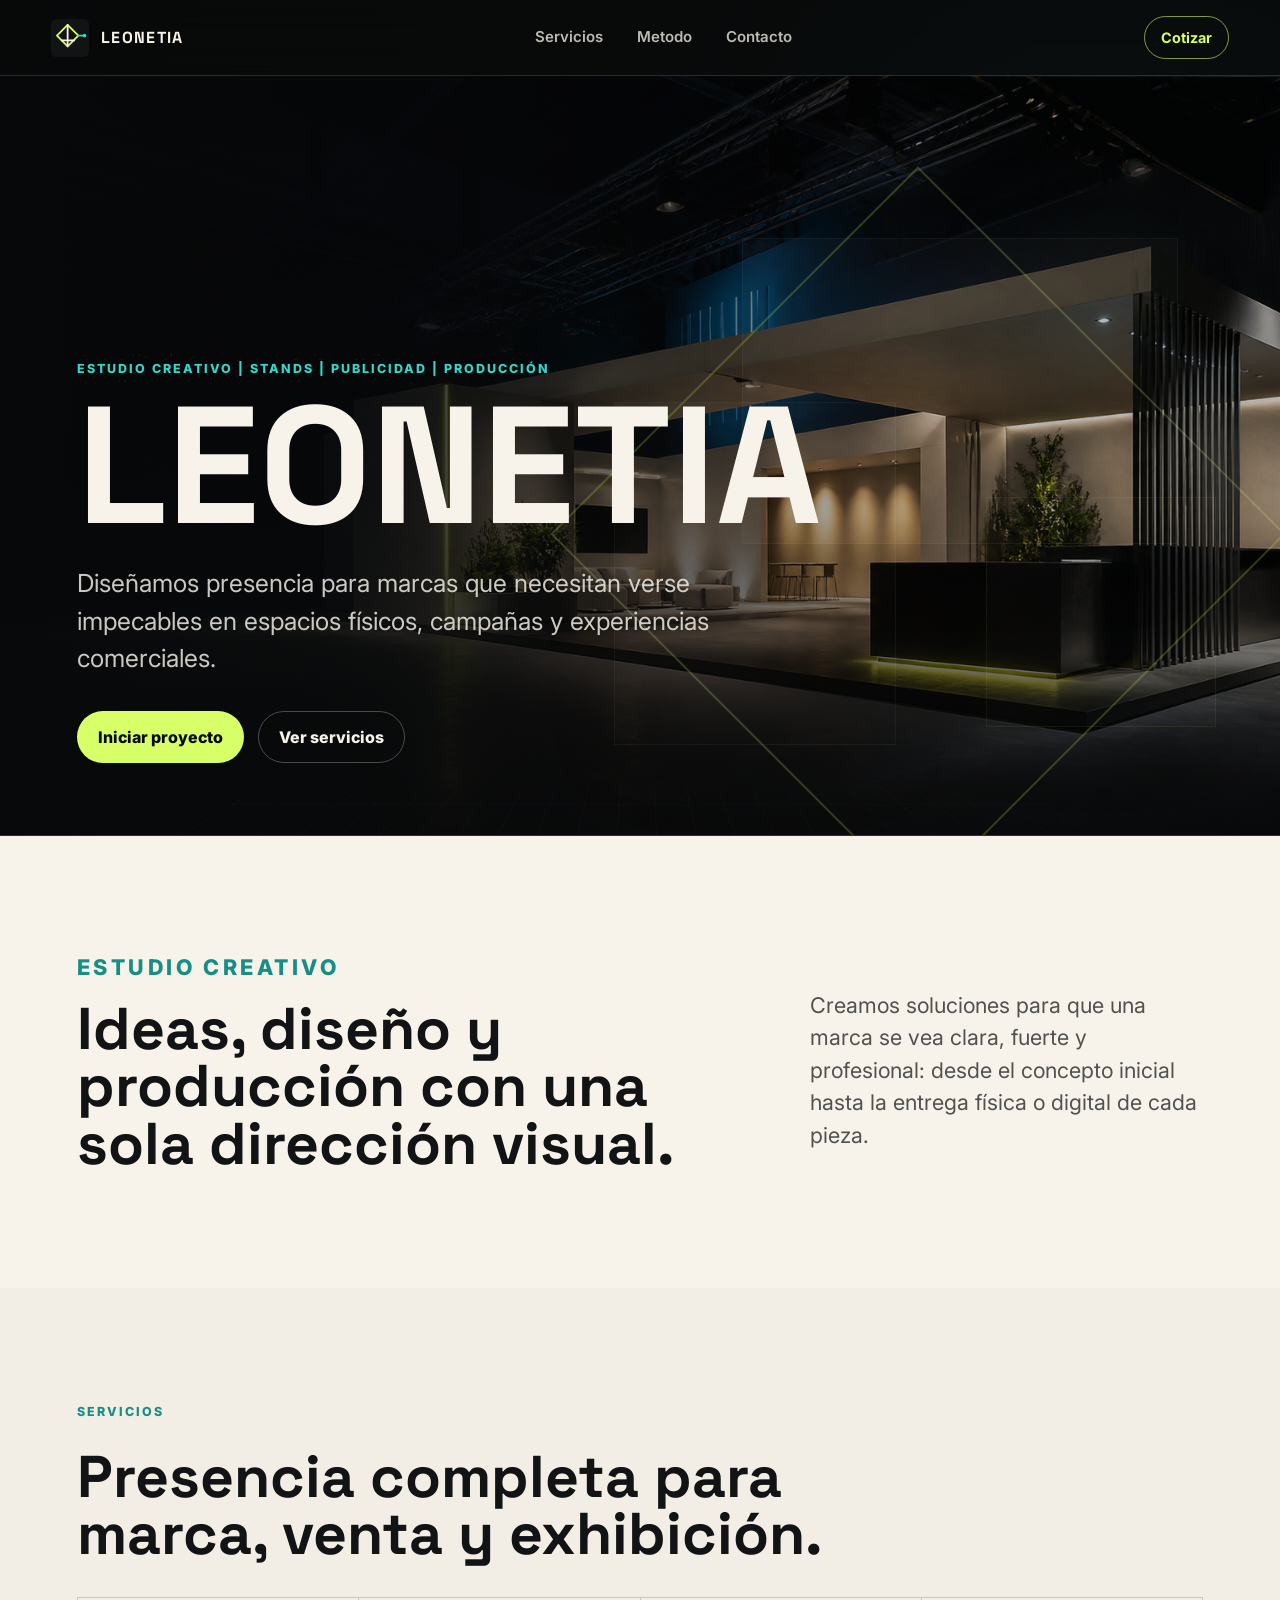
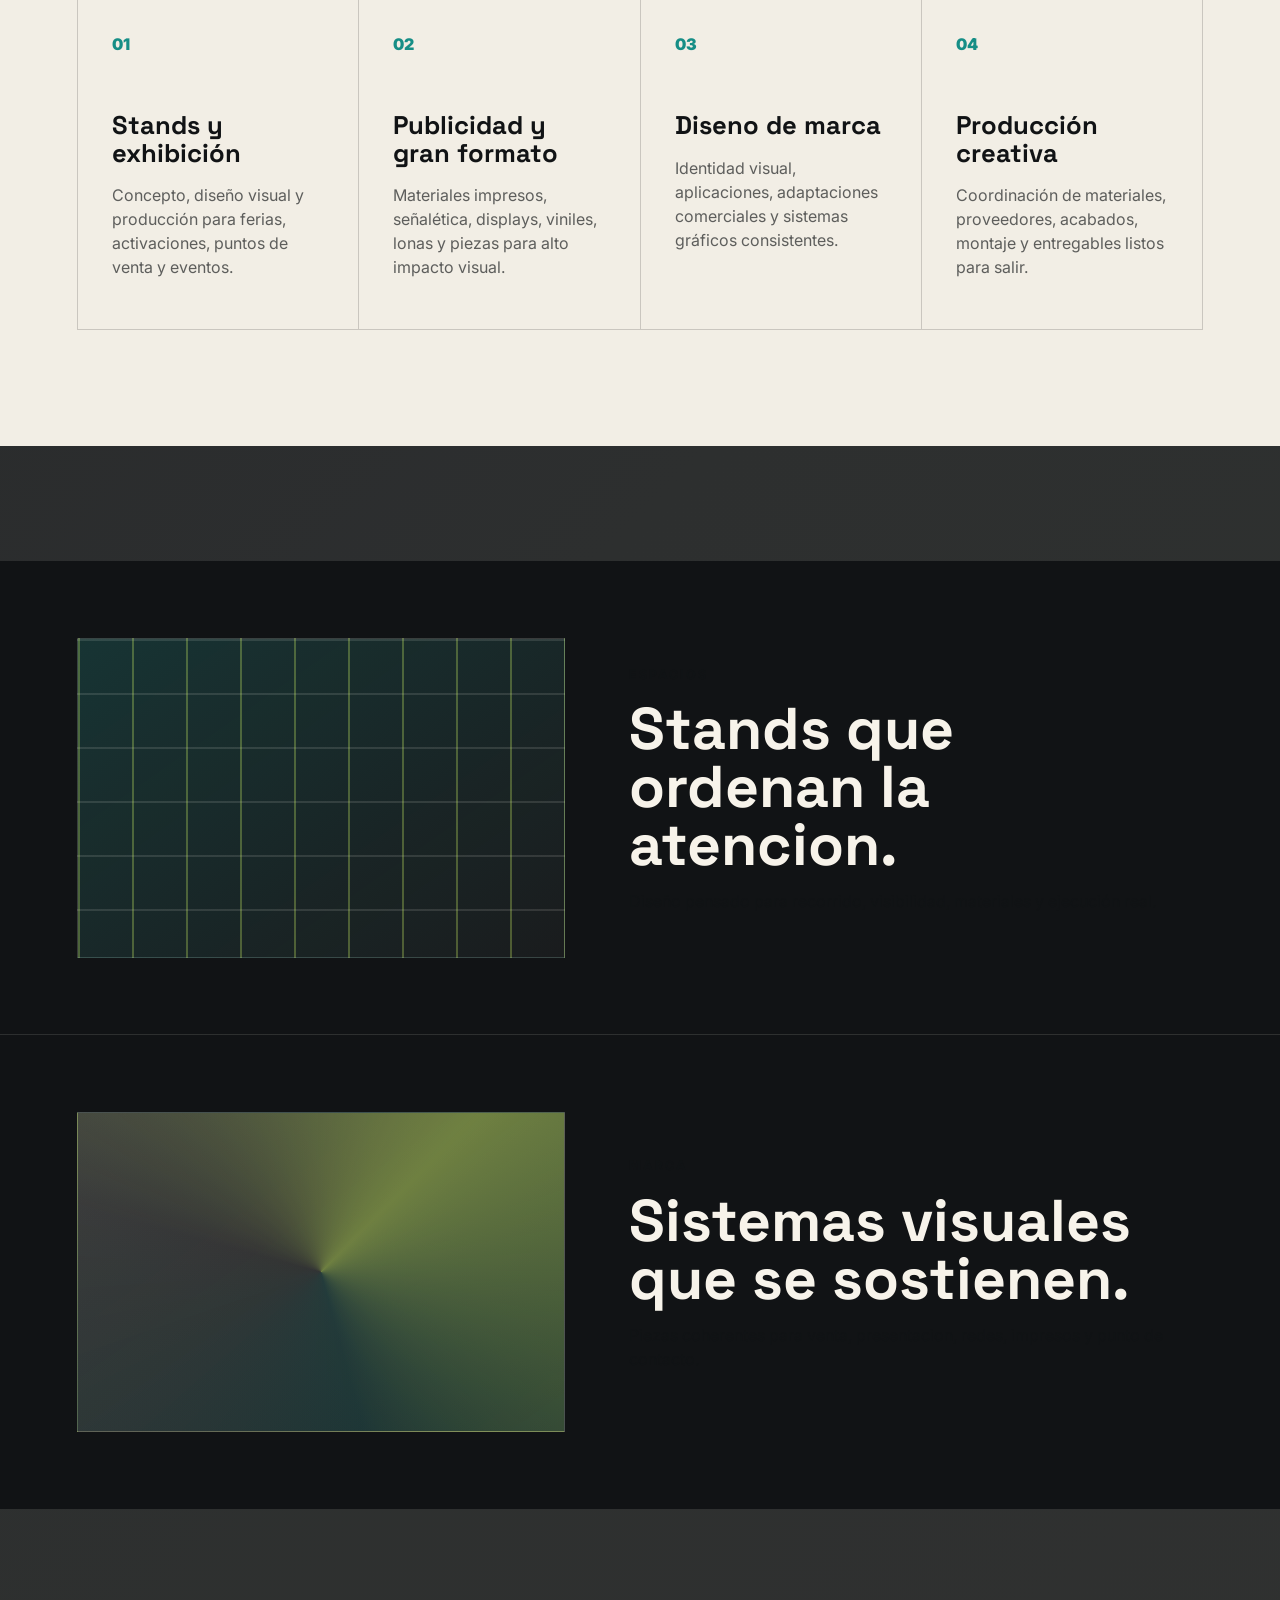
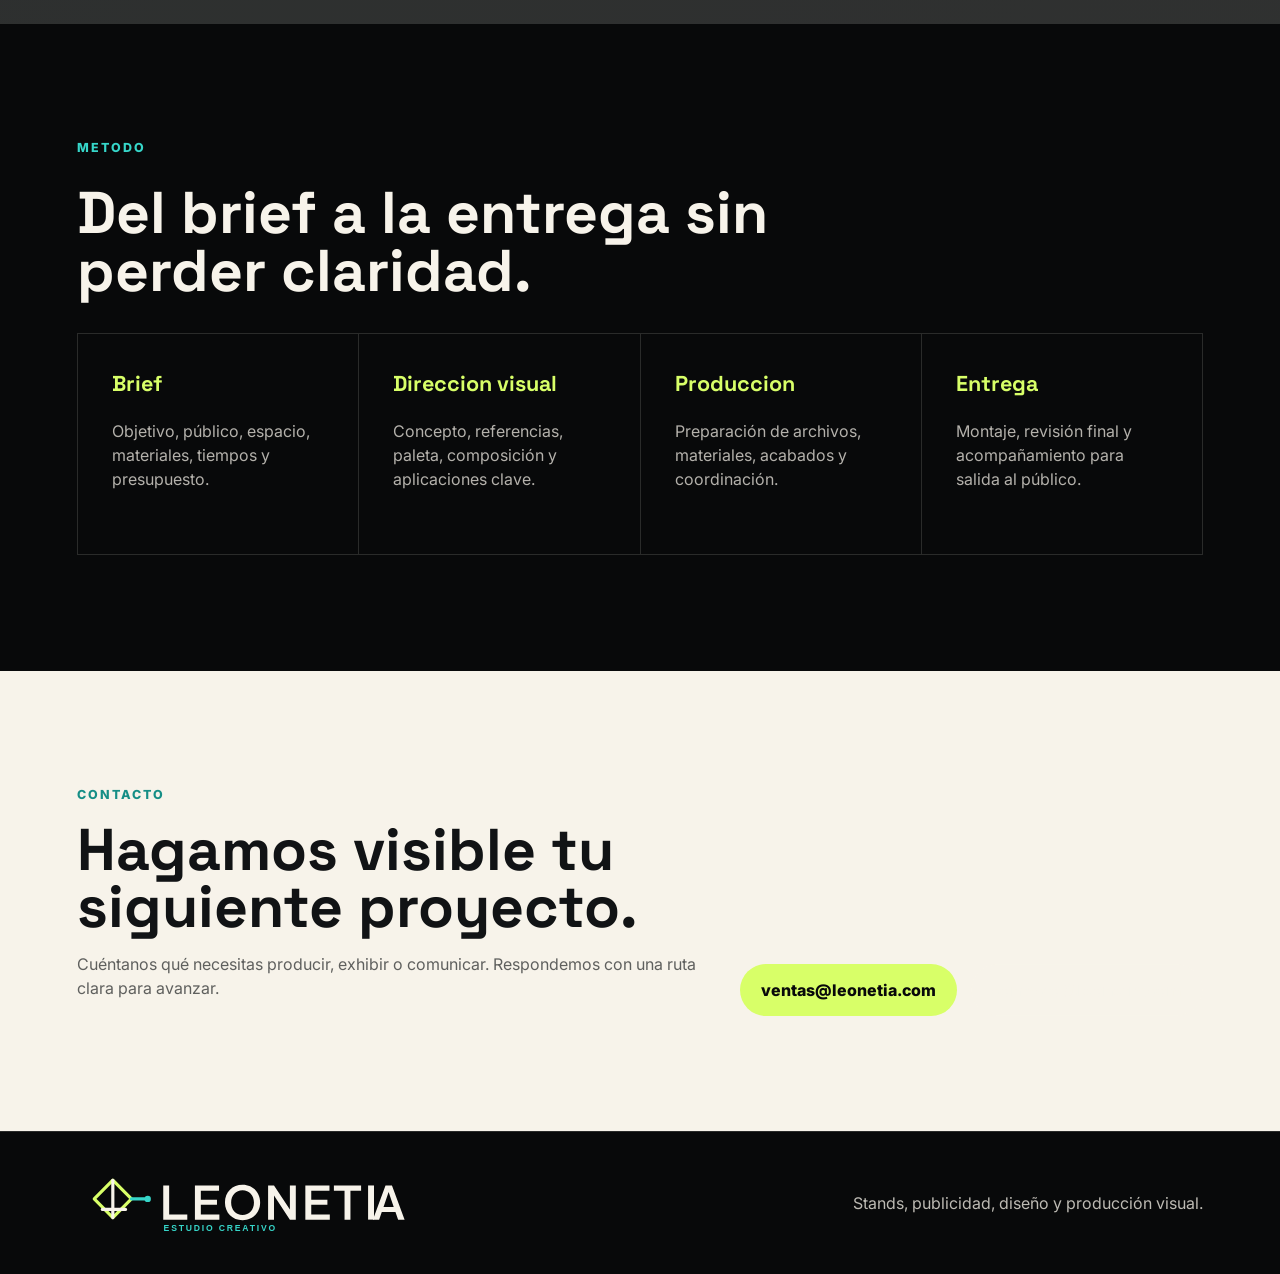
==== index.html @ f2aec400 "Launch Leonetia identity and website" ====
<!doctype html>
<html lang="es">
  <head>
    <meta charset="utf-8" />
    <meta name="viewport" content="width=device-width, initial-scale=1" />
    <title>LEONETIA Estudio Creativo</title>
    <meta
      name="description"
      content="LEONETIA Estudio Creativo: stands, publicidad, diseño, producción visual y experiencias de marca."
    />
    <meta name="theme-color" content="#111315" />
    <meta property="og:title" content="LEONETIA Estudio Creativo" />
    <meta
      property="og:description"
      content="Diseñamos presencia para marcas que necesitan verse impecables."
    />
    <meta property="og:type" content="website" />
    <link rel="icon" href="assets/leonetia-mark.svg" type="image/svg+xml" />
    <link rel="preconnect" href="https://fonts.googleapis.com" />
    <link rel="preconnect" href="https://fonts.gstatic.com" crossorigin />
    <link
      href="https://fonts.googleapis.com/css2?family=Inter:wght@400;500;600;700&family=Space+Grotesk:wght@500;600;700&display=swap"
      rel="stylesheet"
    />
    <link rel="stylesheet" href="styles.css" />
  </head>
  <body>
    <header class="site-header" aria-label="Encabezado">
      <a class="brand" href="#inicio" aria-label="LEONETIA inicio">
        <img src="assets/leonetia-mark.svg" alt="" />
        <span>LEONETIA</span>
      </a>
      <nav aria-label="Navegacion principal">
        <a href="#servicios">Servicios</a>
        <a href="#metodo">Metodo</a>
        <a href="#contacto">Contacto</a>
      </nav>
      <a class="header-action" href="mailto:ventas@leonetia.com">Cotizar</a>
    </header>

    <main id="inicio">
      <section class="hero">
        <div class="hero-visual" aria-hidden="true">
          <div class="stage-grid"></div>
          <div class="light-panel panel-a"></div>
          <div class="light-panel panel-b"></div>
          <div class="light-panel panel-c"></div>
          <div class="mark-outline"></div>
        </div>
        <div class="hero-content">
          <p class="eyebrow">Estudio creativo | Stands | Publicidad | Producción</p>
          <h1>LEONETIA</h1>
          <p class="hero-subtitle">
            Diseñamos presencia para marcas que necesitan verse impecables en espacios físicos,
            campañas y experiencias comerciales.
          </p>
          <div class="hero-actions">
            <a class="button primary" href="mailto:ventas@leonetia.com">Iniciar proyecto</a>
            <a class="button ghost" href="#servicios">Ver servicios</a>
          </div>
        </div>
      </section>

      <section class="intro-section" aria-label="Posicionamiento">
        <div>
          <p class="section-kicker">Estudio Creativo</p>
          <h2>Ideas, diseño y producción con una sola dirección visual.</h2>
        </div>
        <p>
          Creamos soluciones para que una marca se vea clara, fuerte y profesional: desde el
          concepto inicial hasta la entrega física o digital de cada pieza.
        </p>
      </section>

      <section class="services-section" id="servicios">
        <div class="section-heading">
          <p class="section-kicker">Servicios</p>
          <h2>Presencia completa para marca, venta y exhibición.</h2>
        </div>
        <div class="service-grid">
          <article>
            <span>01</span>
            <h3>Stands y exhibición</h3>
            <p>Concepto, diseño visual y producción para ferias, activaciones, puntos de venta y eventos.</p>
          </article>
          <article>
            <span>02</span>
            <h3>Publicidad y gran formato</h3>
            <p>Materiales impresos, señalética, displays, viniles, lonas y piezas para alto impacto visual.</p>
          </article>
          <article>
            <span>03</span>
            <h3>Diseno de marca</h3>
            <p>Identidad visual, aplicaciones, adaptaciones comerciales y sistemas gráficos consistentes.</p>
          </article>
          <article>
            <span>04</span>
            <h3>Producción creativa</h3>
            <p>Coordinación de materiales, proveedores, acabados, montaje y entregables listos para salir.</p>
          </article>
        </div>
      </section>

      <section class="work-section" aria-label="Lineas de trabajo">
        <div class="work-item">
          <div class="work-visual visual-stand"></div>
          <div>
            <p class="section-kicker">Espacios</p>
            <h2>Stands que ordenan la atencion.</h2>
            <p>Diseño pensado para recorrido, visibilidad, materiales y ejecución real.</p>
          </div>
        </div>
        <div class="work-item">
          <div class="work-visual visual-brand"></div>
          <div>
            <p class="section-kicker">Marca</p>
            <h2>Sistemas visuales que se sostienen.</h2>
            <p>Piezas coherentes para venta, presentacion, redes, impresos y punto de contacto.</p>
          </div>
        </div>
      </section>

      <section class="method-section" id="metodo">
        <div class="section-heading">
          <p class="section-kicker">Metodo</p>
          <h2>Del brief a la entrega sin perder claridad.</h2>
        </div>
        <ol class="method-list">
          <li>
            <strong>Brief</strong>
            <span>Objetivo, público, espacio, materiales, tiempos y presupuesto.</span>
          </li>
          <li>
            <strong>Direccion visual</strong>
            <span>Concepto, referencias, paleta, composición y aplicaciones clave.</span>
          </li>
          <li>
            <strong>Produccion</strong>
            <span>Preparación de archivos, materiales, acabados y coordinación.</span>
          </li>
          <li>
            <strong>Entrega</strong>
            <span>Montaje, revisión final y acompañamiento para salida al público.</span>
          </li>
        </ol>
      </section>

      <section class="contact-section" id="contacto">
        <div>
          <p class="section-kicker">Contacto</p>
          <h2>Hagamos visible tu siguiente proyecto.</h2>
          <p>
            Cuéntanos qué necesitas producir, exhibir o comunicar. Respondemos con una ruta clara
            para avanzar.
          </p>
        </div>
        <div class="contact-actions">
          <a class="button primary" href="mailto:ventas@leonetia.com">ventas@leonetia.com</a>
          <a class="button ghost" href="mailto:contacto@leonetia.com">contacto@leonetia.com</a>
        </div>
      </section>
    </main>

    <footer>
      <img src="assets/leonetia-logo.svg" alt="LEONETIA Estudio Creativo" />
      <p>Stands, publicidad, diseño y producción visual.</p>
    </footer>
  </body>
</html>
---- styles.css ----
:root {
  --graphite: #111315;
  --carbon: #08090a;
  --ivory: #f7f3ea;
  --mist: #e6e1d8;
  --steel: #9ea7a6;
  --lime: #d8ff68;
  --cyan: #36d6c9;
  --line: rgba(247, 243, 234, 0.14);
  --panel: rgba(247, 243, 234, 0.055);
  --shadow: 0 24px 80px rgba(0, 0, 0, 0.32);
}

* {
  box-sizing: border-box;
}

html {
  scroll-behavior: smooth;
}

body {
  margin: 0;
  color: var(--ivory);
  background:
    radial-gradient(circle at 84% 6%, rgba(54, 214, 201, 0.14), transparent 28rem),
    linear-gradient(135deg, var(--carbon), var(--graphite) 48%, #151817);
  font-family: "Inter", Arial, sans-serif;
  line-height: 1.5;
}

a {
  color: inherit;
  text-decoration: none;
}

.site-header {
  position: sticky;
  top: 0;
  z-index: 20;
  display: flex;
  align-items: center;
  justify-content: space-between;
  gap: 24px;
  min-height: 76px;
  padding: 14px clamp(18px, 4vw, 56px);
  background: rgba(8, 9, 10, 0.78);
  border-bottom: 1px solid var(--line);
  backdrop-filter: blur(18px);
}

.brand {
  display: inline-flex;
  align-items: center;
  gap: 12px;
  min-width: 0;
  font-family: "Space Grotesk", Arial, sans-serif;
  font-weight: 700;
  letter-spacing: 0.08em;
}

.brand img {
  width: 38px;
  height: 38px;
}

nav {
  display: flex;
  align-items: center;
  gap: clamp(14px, 3vw, 34px);
  color: rgba(247, 243, 234, 0.76);
  font-size: 0.94rem;
  font-weight: 600;
}

nav a,
.header-action {
  transition: color 180ms ease, border-color 180ms ease, background 180ms ease;
}

nav a:hover {
  color: var(--lime);
}

.header-action {
  padding: 10px 16px;
  border: 1px solid rgba(216, 255, 104, 0.58);
  border-radius: 999px;
  color: var(--lime);
  font-size: 0.9rem;
  font-weight: 700;
}

.header-action:hover {
  background: rgba(216, 255, 104, 0.12);
}

.hero {
  position: relative;
  display: grid;
  align-items: end;
  min-height: min(760px, calc(100vh - 16px));
  overflow: hidden;
  padding: clamp(116px, 14vh, 176px) clamp(20px, 6vw, 84px) clamp(48px, 8vh, 86px);
  border-bottom: 1px solid var(--line);
}

.hero-content {
  position: relative;
  max-width: 980px;
  z-index: 2;
}

.eyebrow,
.section-kicker {
  margin: 0 0 16px;
  color: var(--cyan);
  font-size: 0.78rem;
  font-weight: 800;
  letter-spacing: 0.16em;
  text-transform: uppercase;
}

h1,
h2,
h3 {
  margin: 0;
  font-family: "Space Grotesk", Arial, sans-serif;
  letter-spacing: 0;
}

h1 {
  max-width: 7.6em;
  font-size: clamp(4.2rem, 13vw, 10.8rem);
  line-height: 0.86;
}

h2 {
  max-width: 760px;
  font-size: clamp(2rem, 4.6vw, 4.6rem);
  line-height: 0.98;
}

h3 {
  font-size: clamp(1.25rem, 2vw, 1.7rem);
  line-height: 1.08;
}

p {
  color: rgba(247, 243, 234, 0.76);
}

.hero-subtitle {
  max-width: 740px;
  margin: 28px 0 0;
  color: rgba(247, 243, 234, 0.82);
  font-size: clamp(1.15rem, 2.3vw, 1.55rem);
}

.hero-actions,
.contact-actions {
  display: flex;
  flex-wrap: wrap;
  gap: 14px;
  margin-top: 34px;
}

.button {
  display: inline-flex;
  align-items: center;
  justify-content: center;
  min-height: 48px;
  padding: 13px 20px;
  border: 1px solid transparent;
  border-radius: 999px;
  font-weight: 800;
}

.button.primary {
  background: var(--lime);
  color: var(--carbon);
}

.button.ghost {
  border-color: rgba(247, 243, 234, 0.28);
  color: var(--ivory);
}

.button:hover {
  transform: translateY(-1px);
}

.hero-visual {
  position: absolute;
  inset: 0;
  background:
    linear-gradient(90deg, rgba(8, 9, 10, 0.98) 0%, rgba(8, 9, 10, 0.72) 38%, rgba(8, 9, 10, 0.18) 72%),
    linear-gradient(0deg, rgba(8, 9, 10, 0.88) 0%, rgba(8, 9, 10, 0.04) 42%),
    url("assets/leonetia-hero-stand.png") center / cover no-repeat;
  opacity: 0.92;
}

.stage-grid {
  position: absolute;
  inset: 16% -8% -22%;
  background-image:
    linear-gradient(rgba(247, 243, 234, 0.08) 1px, transparent 1px),
    linear-gradient(90deg, rgba(247, 243, 234, 0.08) 1px, transparent 1px);
  background-size: 64px 64px;
  transform: perspective(700px) rotateX(58deg);
  transform-origin: center bottom;
  opacity: 0.4;
}

.light-panel {
  position: absolute;
  border: 1px solid rgba(247, 243, 234, 0.2);
  background: linear-gradient(145deg, rgba(247, 243, 234, 0.08), rgba(247, 243, 234, 0.018));
  box-shadow: var(--shadow);
}

.panel-a {
  right: 8vw;
  top: 18vh;
  width: min(34vw, 460px);
  aspect-ratio: 1.42;
  opacity: 0.24;
}

.panel-b {
  right: 30vw;
  bottom: 10vh;
  width: min(22vw, 300px);
  aspect-ratio: 0.82;
  opacity: 0.22;
}

.panel-c {
  right: 5vw;
  bottom: 12vh;
  width: min(18vw, 240px);
  aspect-ratio: 1;
  border-color: rgba(216, 255, 104, 0.34);
  opacity: 0.2;
}

.mark-outline {
  position: absolute;
  right: clamp(20px, 8vw, 110px);
  top: 22vh;
  width: min(42vw, 520px);
  aspect-ratio: 1;
  border: 2px solid rgba(216, 255, 104, 0.22);
  transform: rotate(45deg);
}

.intro-section,
.services-section,
.work-section,
.method-section,
.contact-section {
  padding: clamp(58px, 9vw, 116px) clamp(20px, 6vw, 84px);
}

.intro-section {
  display: grid;
  grid-template-columns: minmax(0, 1.25fr) minmax(260px, 0.75fr);
  gap: clamp(28px, 6vw, 90px);
  align-items: end;
  background: var(--ivory);
  color: var(--graphite);
}

.intro-section p {
  color: rgba(17, 19, 21, 0.72);
  font-size: clamp(1.05rem, 2vw, 1.35rem);
}

.intro-section .section-kicker,
.services-section .section-kicker,
.contact-section .section-kicker {
  color: #168e86;
}

.services-section {
  background: #f2eee5;
  color: var(--graphite);
}

.section-heading {
  display: grid;
  gap: 10px;
  margin-bottom: 34px;
}

.service-grid {
  display: grid;
  grid-template-columns: repeat(4, minmax(0, 1fr));
  border-top: 1px solid rgba(17, 19, 21, 0.18);
  border-left: 1px solid rgba(17, 19, 21, 0.18);
}

.service-grid article {
  min-height: 270px;
  padding: clamp(22px, 3vw, 34px);
  border-right: 1px solid rgba(17, 19, 21, 0.18);
  border-bottom: 1px solid rgba(17, 19, 21, 0.18);
}

.service-grid span {
  display: block;
  margin-bottom: 56px;
  color: #168e86;
  font-weight: 900;
}

.service-grid p,
.work-item p,
.contact-section p {
  color: rgba(17, 19, 21, 0.66);
}

.service-grid h3 {
  margin-bottom: 14px;
}

.work-section {
  display: grid;
  gap: 1px;
  padding-left: 0;
  padding-right: 0;
  background: rgba(247, 243, 234, 0.12);
}

.work-item {
  display: grid;
  grid-template-columns: minmax(280px, 0.85fr) minmax(0, 1fr);
  gap: clamp(24px, 5vw, 70px);
  align-items: center;
  padding: clamp(34px, 6vw, 78px) clamp(20px, 6vw, 84px);
  background: var(--graphite);
}

.work-visual {
  min-height: 320px;
  border: 1px solid var(--line);
  background:
    linear-gradient(90deg, rgba(216, 255, 104, 0.28) 0 2px, transparent 2px 54px),
    linear-gradient(rgba(247, 243, 234, 0.12) 0 2px, transparent 2px 54px),
    linear-gradient(145deg, rgba(54, 214, 201, 0.17), rgba(247, 243, 234, 0.04));
  background-size: 54px 54px, 54px 54px, auto;
}

.visual-brand {
  background:
    conic-gradient(from 45deg, rgba(216, 255, 104, 0.42), rgba(54, 214, 201, 0.14), rgba(247, 243, 234, 0.08), rgba(216, 255, 104, 0.42)),
    linear-gradient(145deg, rgba(247, 243, 234, 0.12), rgba(247, 243, 234, 0.02));
}

.method-section {
  background: var(--carbon);
}

.method-list {
  display: grid;
  grid-template-columns: repeat(4, minmax(0, 1fr));
  gap: 1px;
  margin: 0;
  padding: 1px;
  list-style: none;
  background: var(--line);
}

.method-list li {
  min-height: 220px;
  padding: clamp(22px, 3vw, 34px);
  background: var(--carbon);
}

.method-list strong {
  display: block;
  margin-bottom: 18px;
  color: var(--lime);
  font-family: "Space Grotesk", Arial, sans-serif;
  font-size: 1.35rem;
}

.method-list span {
  color: rgba(247, 243, 234, 0.72);
}

.contact-section {
  display: grid;
  grid-template-columns: minmax(0, 1fr) auto;
  gap: 30px;
  align-items: end;
  background: var(--ivory);
  color: var(--graphite);
}

.contact-section h2 {
  max-width: 820px;
}

footer {
  display: flex;
  align-items: center;
  justify-content: space-between;
  gap: 28px;
  padding: 30px clamp(20px, 6vw, 84px);
  background: var(--carbon);
  border-top: 1px solid var(--line);
}

footer img {
  width: min(340px, 58vw);
  height: auto;
}

footer p {
  margin: 0;
  text-align: right;
}

@media (max-width: 980px) {
  nav {
    display: none;
  }

  .intro-section,
  .work-item,
  .contact-section {
    grid-template-columns: 1fr;
  }

  .service-grid,
  .method-list {
    grid-template-columns: repeat(2, minmax(0, 1fr));
  }

  .panel-a {
    width: 52vw;
  }

  .panel-b,
  .panel-c {
    opacity: 0.55;
  }
}

@media (max-width: 620px) {
  .site-header {
    min-height: 66px;
  }

  .brand span {
    font-size: 0.86rem;
  }

  .header-action {
    padding: 9px 12px;
  }

  .hero {
    min-height: 720px;
    padding-top: 112px;
  }

  h1 {
    font-size: clamp(3.8rem, 20vw, 5.6rem);
  }

  .service-grid,
  .method-list {
    grid-template-columns: 1fr;
  }

  .service-grid article,
  .method-list li {
    min-height: 0;
  }

  .service-grid span {
    margin-bottom: 26px;
  }

  .work-visual {
    min-height: 240px;
  }

  .hero-actions,
  .contact-actions,
  footer {
    align-items: stretch;
    flex-direction: column;
  }

  .button {
    width: 100%;
  }

  footer p {
    text-align: left;
  }
}
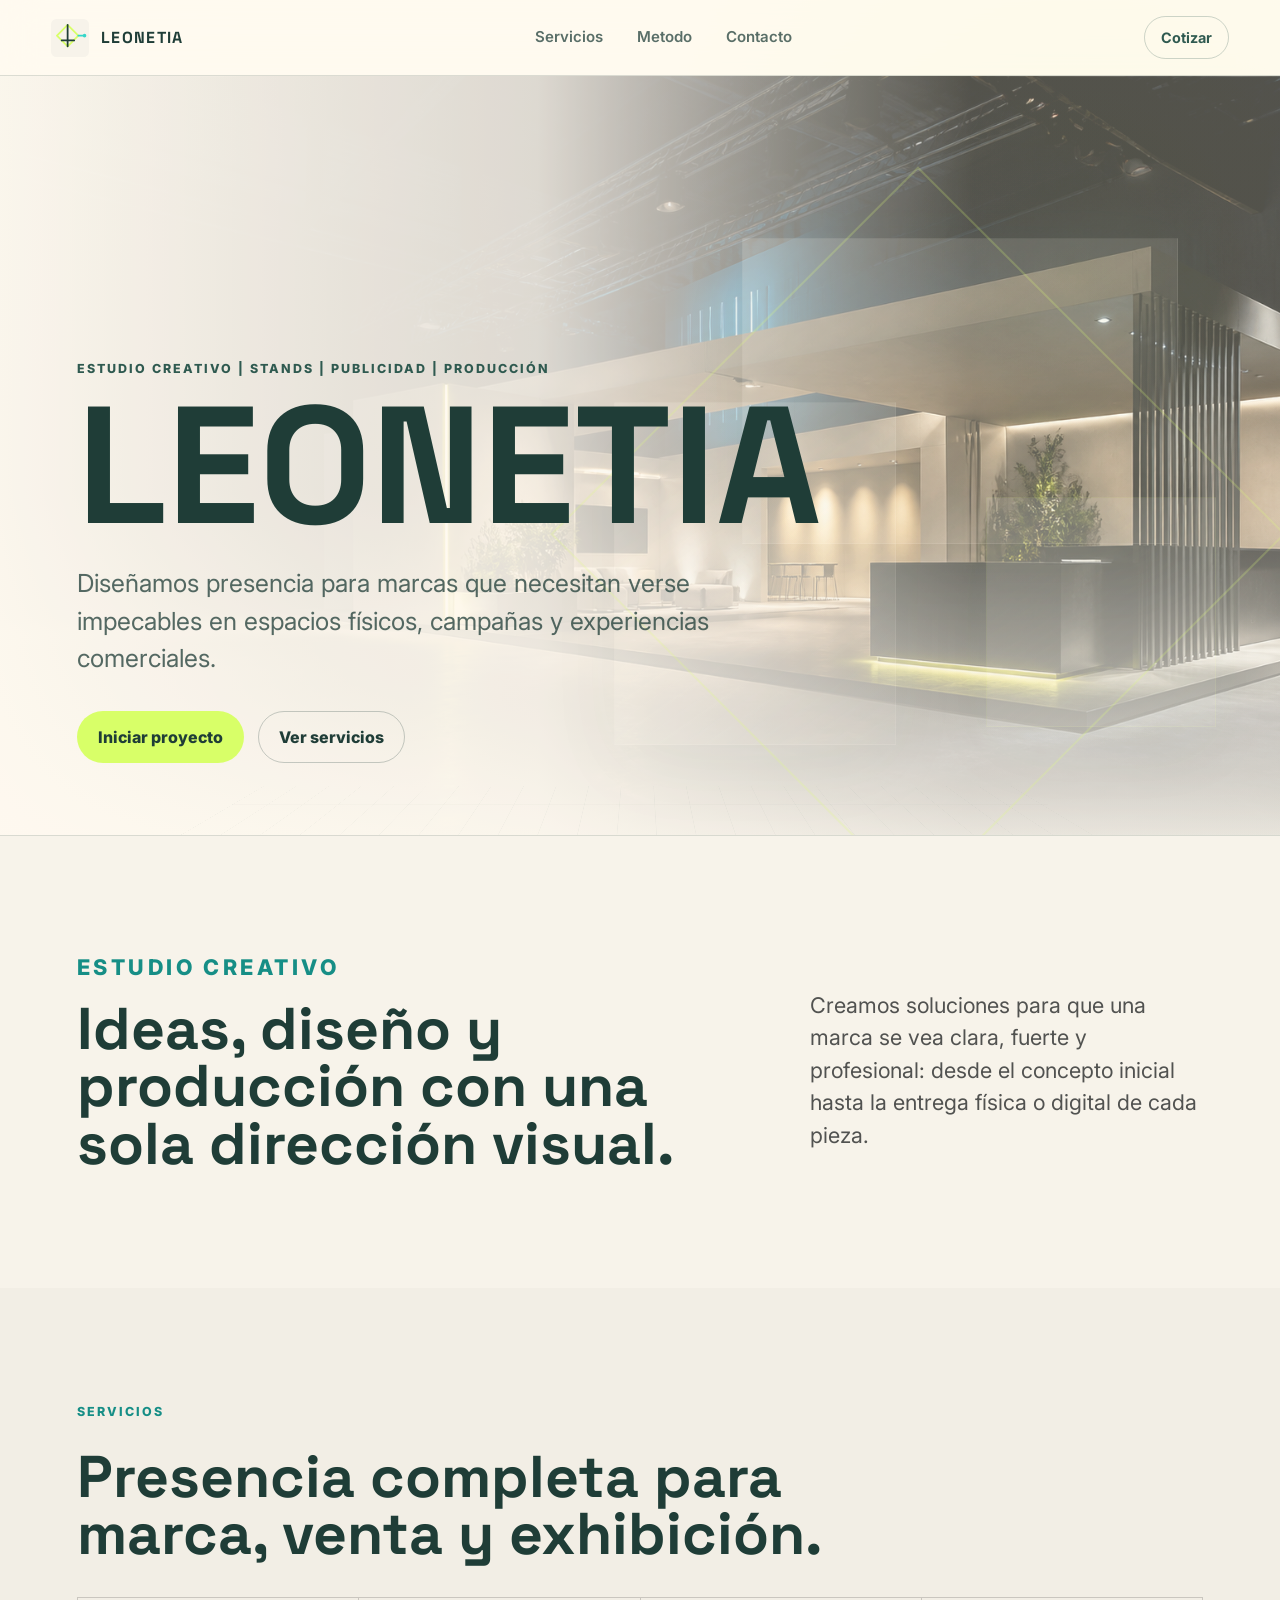
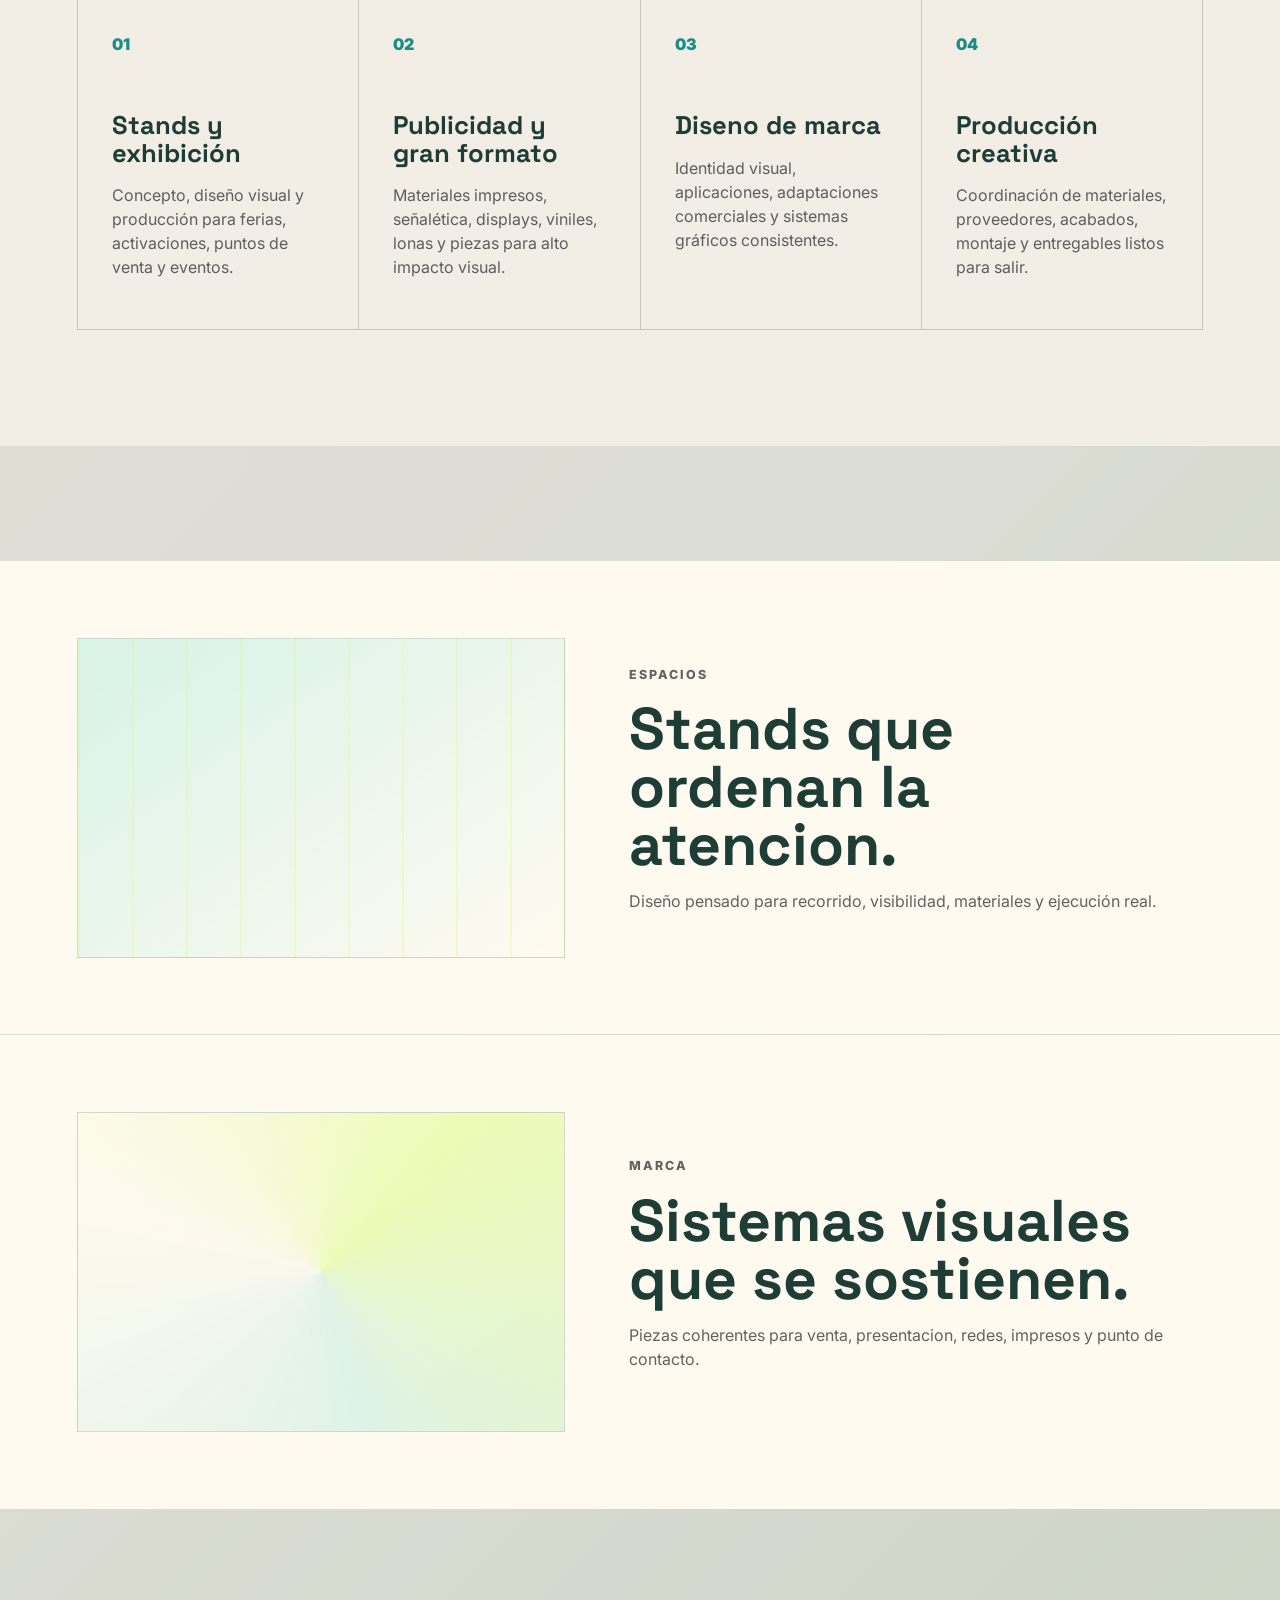
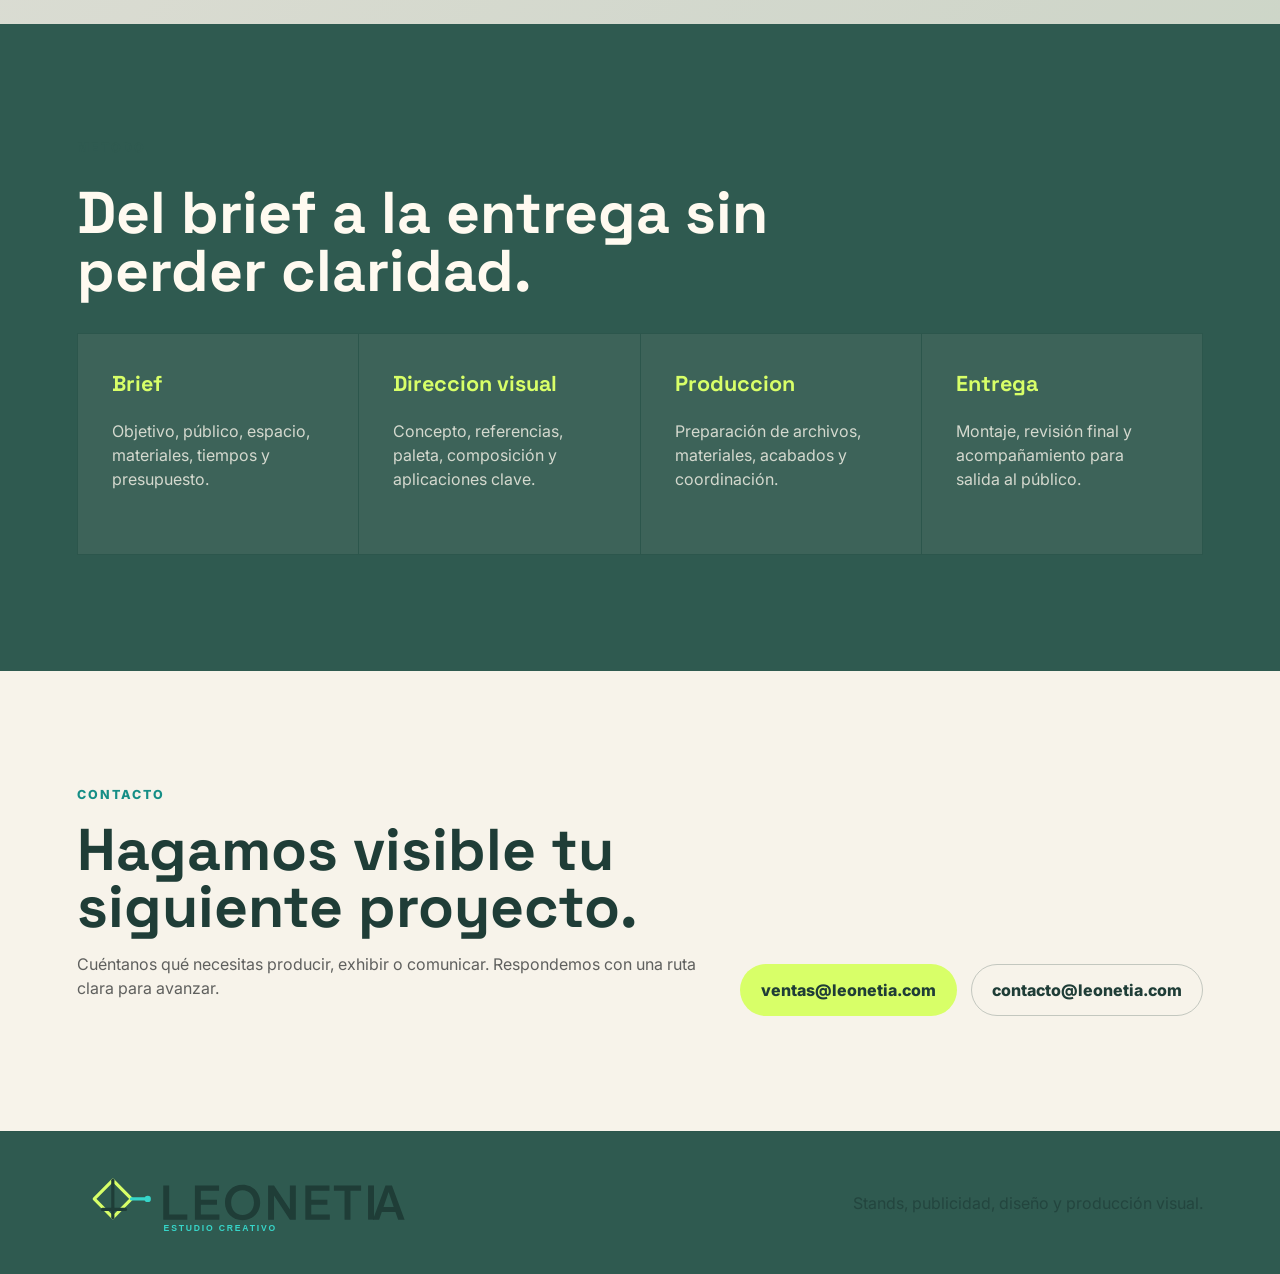
==== commit 60f43f10: "Shift Leonetia identity to light palette" ====
--- a/index.html
+++ b/index.html
@@ -8,7 +8,7 @@
       name="description"
       content="LEONETIA Estudio Creativo: stands, publicidad, diseño, producción visual y experiencias de marca."
     />
-    <meta name="theme-color" content="#111315" />
+    <meta name="theme-color" content="#F7F3EA" />
     <meta property="og:title" content="LEONETIA Estudio Creativo" />
     <meta
       property="og:description"
--- a/styles.css
+++ b/styles.css
@@ -1,14 +1,16 @@
 :root {
-  --graphite: #111315;
-  --carbon: #08090a;
+  --ink: #1f3d37;
+  --evergreen: #2f5a50;
+  --sage: #d8e4d2;
   --ivory: #f7f3ea;
+  --warm-white: #fffaf0;
   --mist: #e6e1d8;
   --steel: #9ea7a6;
   --lime: #d8ff68;
   --cyan: #36d6c9;
-  --line: rgba(247, 243, 234, 0.14);
-  --panel: rgba(247, 243, 234, 0.055);
-  --shadow: 0 24px 80px rgba(0, 0, 0, 0.32);
+  --line: rgba(31, 61, 55, 0.16);
+  --panel: rgba(255, 250, 240, 0.74);
+  --shadow: 0 24px 80px rgba(47, 90, 80, 0.18);
 }
 
 * {
@@ -21,10 +23,10 @@
 
 body {
   margin: 0;
-  color: var(--ivory);
+  color: var(--ink);
   background:
-    radial-gradient(circle at 84% 6%, rgba(54, 214, 201, 0.14), transparent 28rem),
-    linear-gradient(135deg, var(--carbon), var(--graphite) 48%, #151817);
+    radial-gradient(circle at 84% 6%, rgba(216, 255, 104, 0.34), transparent 30rem),
+    linear-gradient(135deg, var(--warm-white), var(--ivory) 52%, var(--sage));
   font-family: "Inter", Arial, sans-serif;
   line-height: 1.5;
 }
@@ -44,7 +46,7 @@
   gap: 24px;
   min-height: 76px;
   padding: 14px clamp(18px, 4vw, 56px);
-  background: rgba(8, 9, 10, 0.78);
+  background: rgba(255, 250, 240, 0.82);
   border-bottom: 1px solid var(--line);
   backdrop-filter: blur(18px);
 }
@@ -68,7 +70,7 @@
   display: flex;
   align-items: center;
   gap: clamp(14px, 3vw, 34px);
-  color: rgba(247, 243, 234, 0.76);
+  color: rgba(31, 61, 55, 0.74);
   font-size: 0.94rem;
   font-weight: 600;
 }
@@ -79,20 +81,20 @@
 }
 
 nav a:hover {
-  color: var(--lime);
+  color: var(--evergreen);
 }
 
 .header-action {
   padding: 10px 16px;
-  border: 1px solid rgba(216, 255, 104, 0.58);
+  border: 1px solid rgba(47, 90, 80, 0.24);
   border-radius: 999px;
-  color: var(--lime);
+  color: var(--evergreen);
   font-size: 0.9rem;
   font-weight: 700;
 }
 
 .header-action:hover {
-  background: rgba(216, 255, 104, 0.12);
+  background: rgba(216, 255, 104, 0.35);
 }
 
 .hero {
@@ -114,7 +116,7 @@
 .eyebrow,
 .section-kicker {
   margin: 0 0 16px;
-  color: var(--cyan);
+  color: var(--evergreen);
   font-size: 0.78rem;
   font-weight: 800;
   letter-spacing: 0.16em;
@@ -147,13 +149,13 @@
 }
 
 p {
-  color: rgba(247, 243, 234, 0.76);
+  color: rgba(31, 61, 55, 0.72);
 }
 
 .hero-subtitle {
   max-width: 740px;
   margin: 28px 0 0;
-  color: rgba(247, 243, 234, 0.82);
+  color: rgba(31, 61, 55, 0.76);
   font-size: clamp(1.15rem, 2.3vw, 1.55rem);
 }
 
@@ -178,12 +180,12 @@
 
 .button.primary {
   background: var(--lime);
-  color: var(--carbon);
+  color: var(--ink);
 }
 
 .button.ghost {
-  border-color: rgba(247, 243, 234, 0.28);
-  color: var(--ivory);
+  border-color: rgba(31, 61, 55, 0.24);
+  color: var(--ink);
 }
 
 .button:hover {
@@ -194,18 +196,18 @@
   position: absolute;
   inset: 0;
   background:
-    linear-gradient(90deg, rgba(8, 9, 10, 0.98) 0%, rgba(8, 9, 10, 0.72) 38%, rgba(8, 9, 10, 0.18) 72%),
-    linear-gradient(0deg, rgba(8, 9, 10, 0.88) 0%, rgba(8, 9, 10, 0.04) 42%),
+    linear-gradient(90deg, rgba(255, 250, 240, 0.98) 0%, rgba(255, 250, 240, 0.84) 42%, rgba(255, 250, 240, 0.18) 76%),
+    linear-gradient(0deg, rgba(247, 243, 234, 0.9) 0%, rgba(247, 243, 234, 0.05) 45%),
     url("assets/leonetia-hero-stand.png") center / cover no-repeat;
-  opacity: 0.92;
+  opacity: 0.86;
 }
 
 .stage-grid {
   position: absolute;
   inset: 16% -8% -22%;
   background-image:
-    linear-gradient(rgba(247, 243, 234, 0.08) 1px, transparent 1px),
-    linear-gradient(90deg, rgba(247, 243, 234, 0.08) 1px, transparent 1px);
+    linear-gradient(rgba(47, 90, 80, 0.12) 1px, transparent 1px),
+    linear-gradient(90deg, rgba(47, 90, 80, 0.12) 1px, transparent 1px);
   background-size: 64px 64px;
   transform: perspective(700px) rotateX(58deg);
   transform-origin: center bottom;
@@ -215,7 +217,7 @@
 .light-panel {
   position: absolute;
   border: 1px solid rgba(247, 243, 234, 0.2);
-  background: linear-gradient(145deg, rgba(247, 243, 234, 0.08), rgba(247, 243, 234, 0.018));
+  background: linear-gradient(145deg, rgba(255, 250, 240, 0.72), rgba(216, 228, 210, 0.16));
   box-shadow: var(--shadow);
 }
 
@@ -268,7 +270,7 @@
   gap: clamp(28px, 6vw, 90px);
   align-items: end;
   background: var(--ivory);
-  color: var(--graphite);
+  color: var(--ink);
 }
 
 .intro-section p {
@@ -284,7 +286,7 @@
 
 .services-section {
   background: #f2eee5;
-  color: var(--graphite);
+  color: var(--ink);
 }
 
 .section-heading {
@@ -329,7 +331,7 @@
   gap: 1px;
   padding-left: 0;
   padding-right: 0;
-  background: rgba(247, 243, 234, 0.12);
+  background: rgba(31, 61, 55, 0.12);
 }
 
 .work-item {
@@ -338,7 +340,7 @@
   gap: clamp(24px, 5vw, 70px);
   align-items: center;
   padding: clamp(34px, 6vw, 78px) clamp(20px, 6vw, 84px);
-  background: var(--graphite);
+  background: var(--warm-white);
 }
 
 .work-visual {
@@ -347,18 +349,19 @@
   background:
     linear-gradient(90deg, rgba(216, 255, 104, 0.28) 0 2px, transparent 2px 54px),
     linear-gradient(rgba(247, 243, 234, 0.12) 0 2px, transparent 2px 54px),
-    linear-gradient(145deg, rgba(54, 214, 201, 0.17), rgba(247, 243, 234, 0.04));
+    linear-gradient(145deg, rgba(54, 214, 201, 0.2), rgba(255, 250, 240, 0.72));
   background-size: 54px 54px, 54px 54px, auto;
 }
 
 .visual-brand {
   background:
     conic-gradient(from 45deg, rgba(216, 255, 104, 0.42), rgba(54, 214, 201, 0.14), rgba(247, 243, 234, 0.08), rgba(216, 255, 104, 0.42)),
-    linear-gradient(145deg, rgba(247, 243, 234, 0.12), rgba(247, 243, 234, 0.02));
+    linear-gradient(145deg, rgba(255, 250, 240, 0.72), rgba(216, 228, 210, 0.18));
 }
 
 .method-section {
-  background: var(--carbon);
+  background: var(--evergreen);
+  color: var(--warm-white);
 }
 
 .method-list {
@@ -374,7 +377,7 @@
 .method-list li {
   min-height: 220px;
   padding: clamp(22px, 3vw, 34px);
-  background: var(--carbon);
+  background: rgba(255, 250, 240, 0.08);
 }
 
 .method-list strong {
@@ -386,7 +389,7 @@
 }
 
 .method-list span {
-  color: rgba(247, 243, 234, 0.72);
+  color: rgba(255, 250, 240, 0.78);
 }
 
 .contact-section {
@@ -395,7 +398,7 @@
   gap: 30px;
   align-items: end;
   background: var(--ivory);
-  color: var(--graphite);
+  color: var(--ink);
 }
 
 .contact-section h2 {
@@ -408,7 +411,7 @@
   justify-content: space-between;
   gap: 28px;
   padding: 30px clamp(20px, 6vw, 84px);
-  background: var(--carbon);
+  background: var(--evergreen);
   border-top: 1px solid var(--line);
 }
 
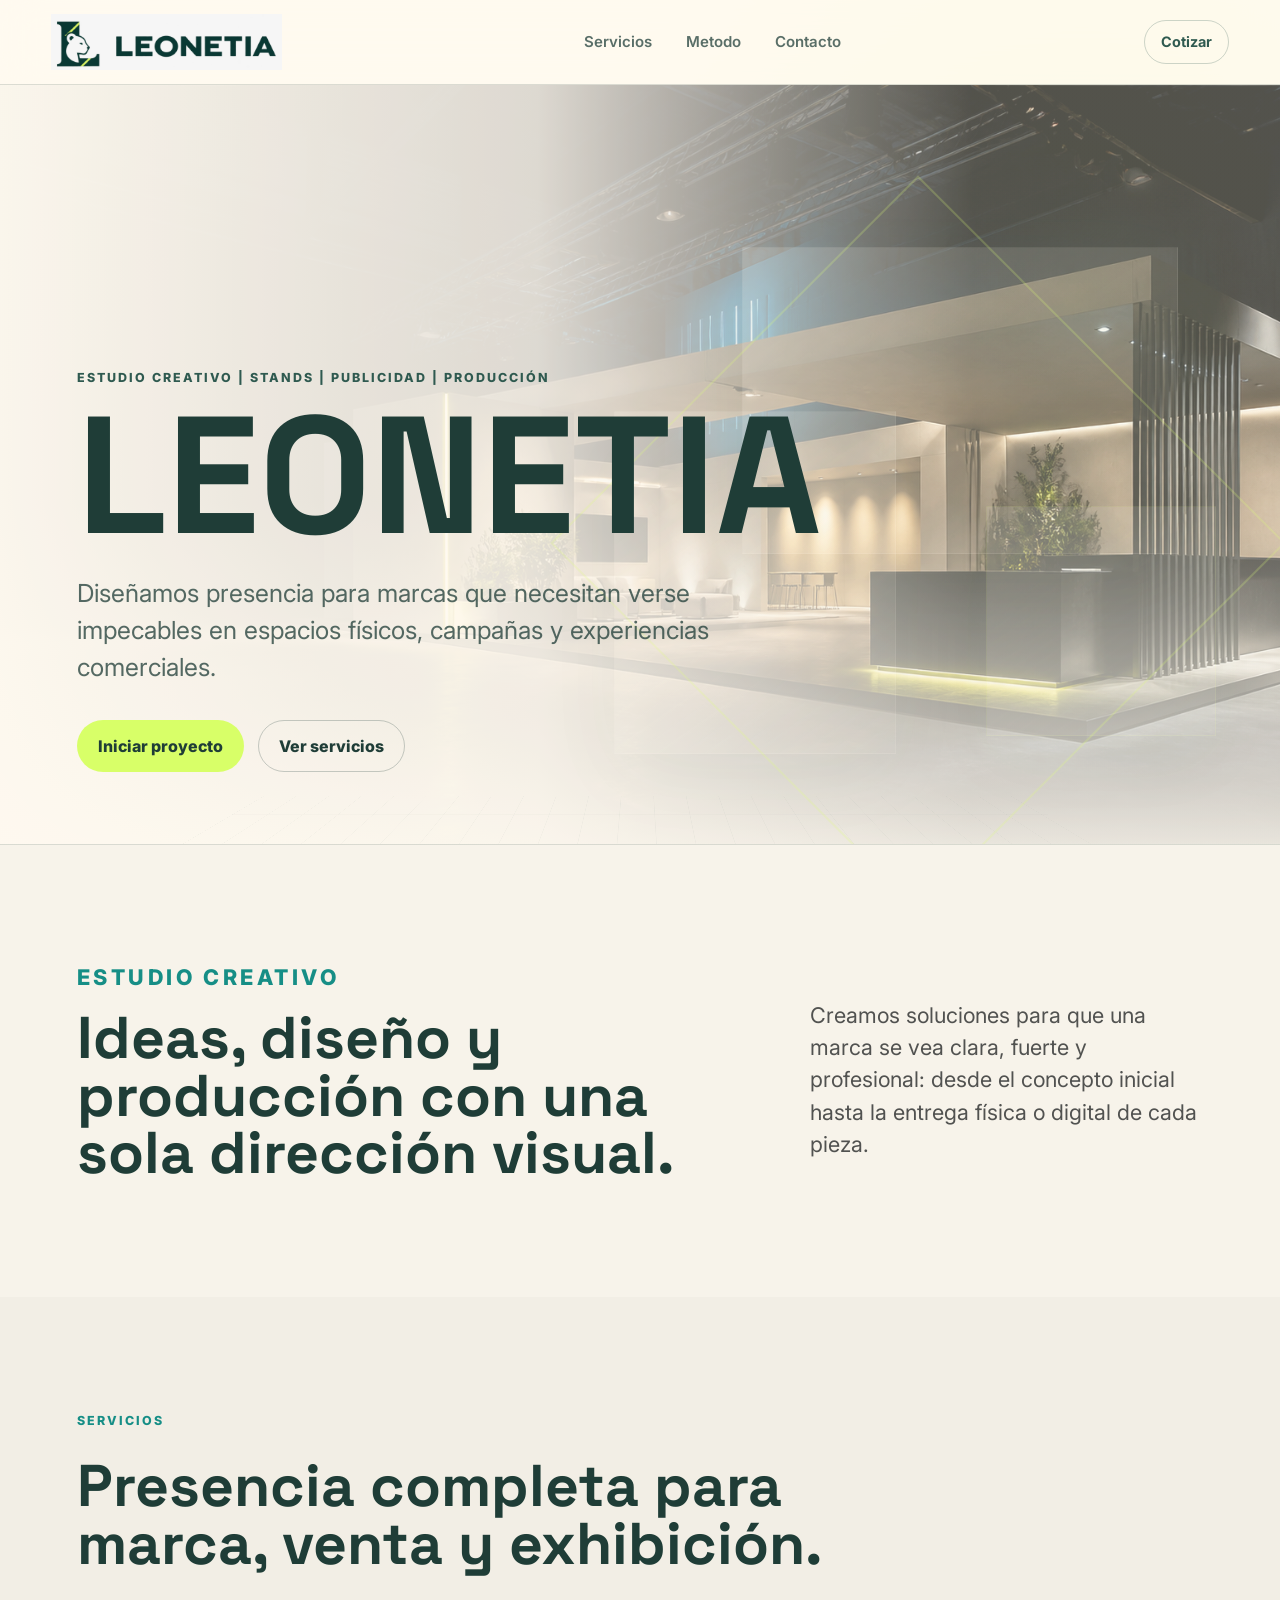
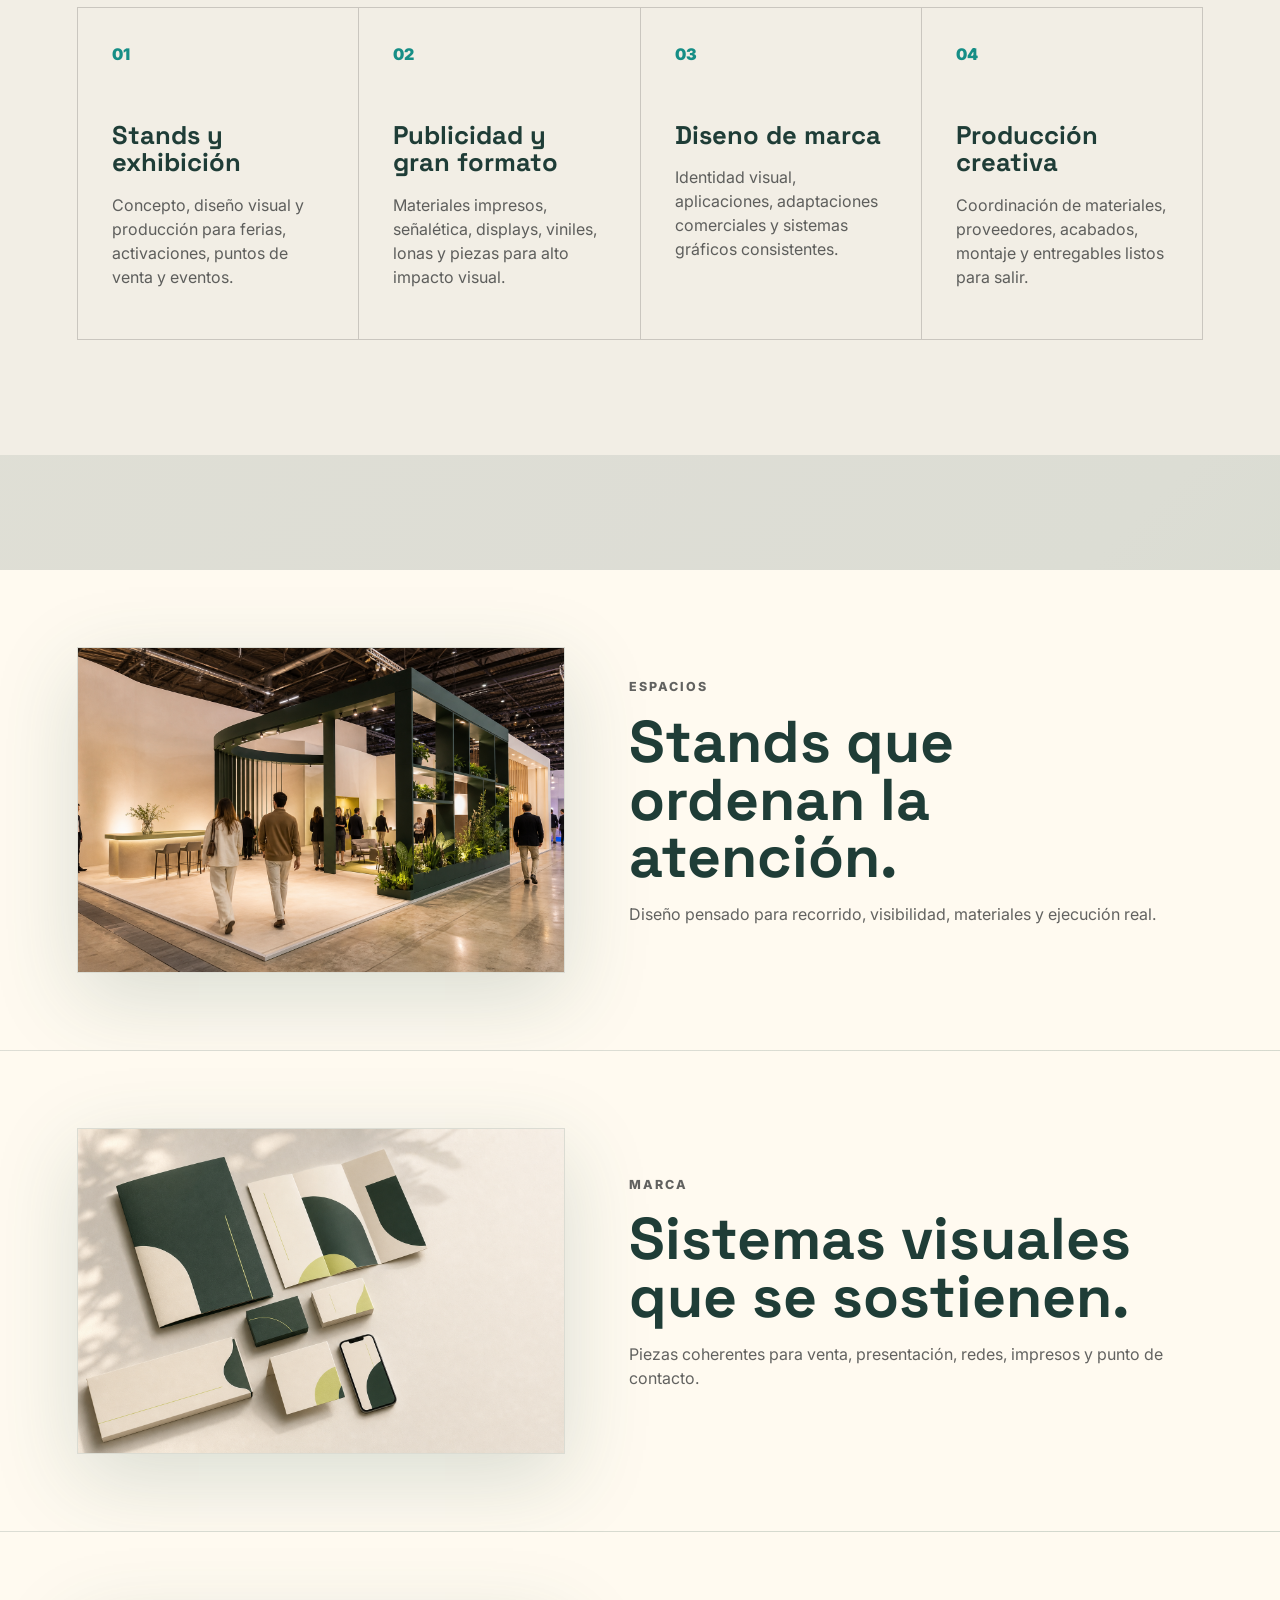
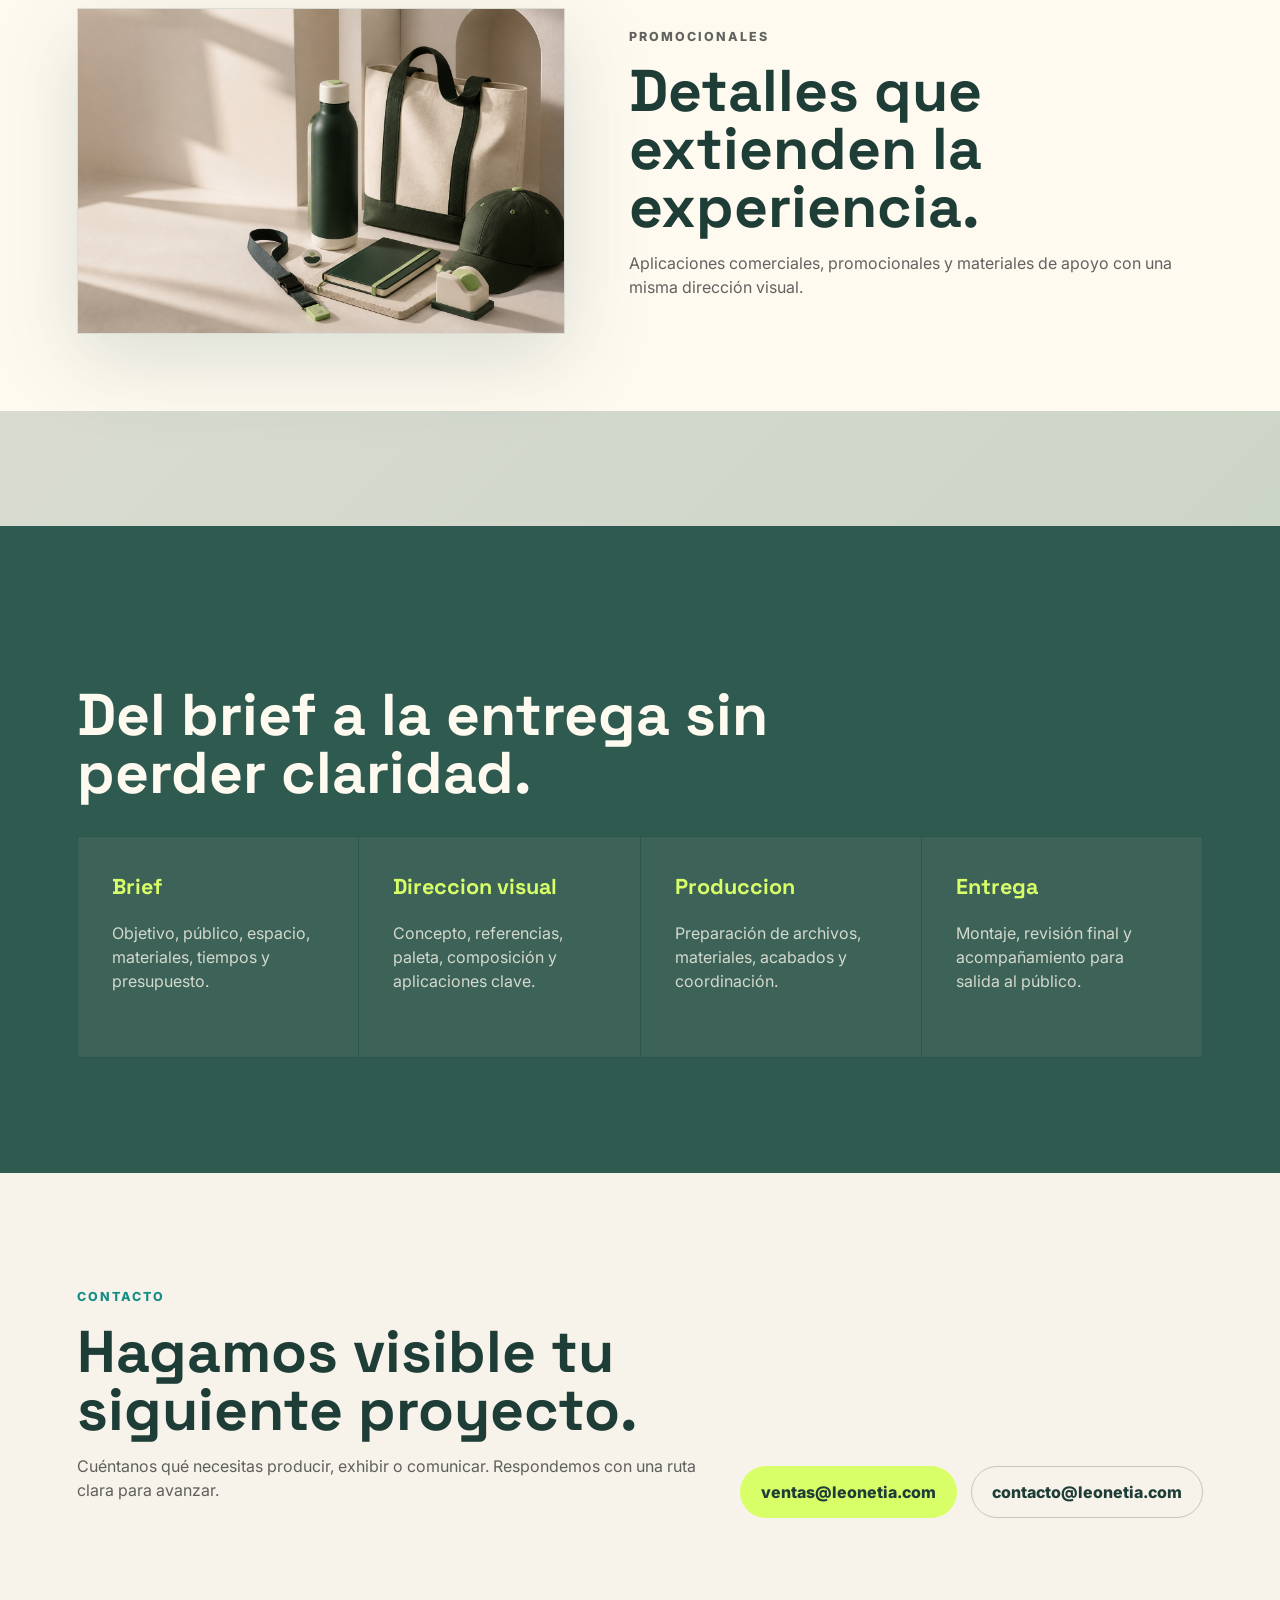
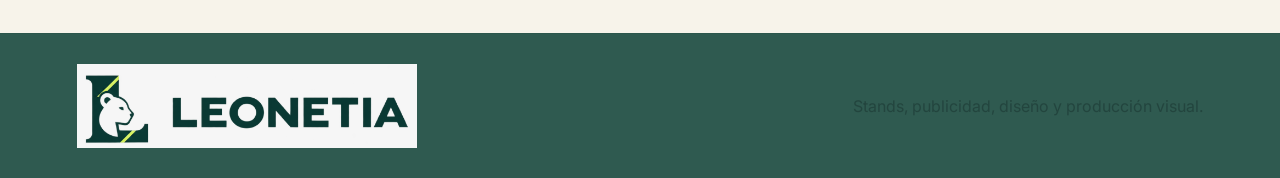
==== commit 0b9eea4c: "Use approved Leonetia PNG assets" ====
--- a/index.html
+++ b/index.html
@@ -27,8 +27,7 @@
   <body>
     <header class="site-header" aria-label="Encabezado">
       <a class="brand" href="#inicio" aria-label="LEONETIA inicio">
-        <img src="assets/leonetia-mark.svg" alt="" />
-        <span>LEONETIA</span>
+        <img src="assets/leonetia-logo-approved.png" alt="LEONETIA" />
       </a>
       <nav aria-label="Navegacion principal">
         <a href="#servicios">Servicios</a>
@@ -103,19 +102,33 @@
 
       <section class="work-section" aria-label="Lineas de trabajo">
         <div class="work-item">
-          <div class="work-visual visual-stand"></div>
+          <figure class="work-visual">
+            <img src="assets/leonetia-stands.png" alt="Stand creativo diseñado por LEONETIA" />
+          </figure>
           <div>
             <p class="section-kicker">Espacios</p>
-            <h2>Stands que ordenan la atencion.</h2>
+            <h2>Stands que ordenan la atención.</h2>
             <p>Diseño pensado para recorrido, visibilidad, materiales y ejecución real.</p>
           </div>
         </div>
         <div class="work-item">
-          <div class="work-visual visual-brand"></div>
+          <figure class="work-visual">
+            <img src="assets/leonetia-sistemas-visuales.png" alt="Sistema visual aplicado a materiales de marca" />
+          </figure>
           <div>
             <p class="section-kicker">Marca</p>
             <h2>Sistemas visuales que se sostienen.</h2>
-            <p>Piezas coherentes para venta, presentacion, redes, impresos y punto de contacto.</p>
+            <p>Piezas coherentes para venta, presentación, redes, impresos y punto de contacto.</p>
+          </div>
+        </div>
+        <div class="work-item">
+          <figure class="work-visual">
+            <img src="assets/leonetia-promocionales.png" alt="Promocionales y piezas publicitarias de marca" />
+          </figure>
+          <div>
+            <p class="section-kicker">Promocionales</p>
+            <h2>Detalles que extienden la experiencia.</h2>
+            <p>Aplicaciones comerciales, promocionales y materiales de apoyo con una misma dirección visual.</p>
           </div>
         </div>
       </section>
@@ -162,7 +175,7 @@
     </main>
 
     <footer>
-      <img src="assets/leonetia-logo.svg" alt="LEONETIA Estudio Creativo" />
+      <img src="assets/leonetia-logo-approved.png" alt="LEONETIA Estudio Creativo" />
       <p>Stands, publicidad, diseño y producción visual.</p>
     </footer>
   </body>
--- a/styles.css
+++ b/styles.css
@@ -54,16 +54,13 @@
 .brand {
   display: inline-flex;
   align-items: center;
-  gap: 12px;
   min-width: 0;
-  font-family: "Space Grotesk", Arial, sans-serif;
-  font-weight: 700;
-  letter-spacing: 0.08em;
 }
 
 .brand img {
-  width: 38px;
-  height: 38px;
+  width: clamp(158px, 18vw, 248px);
+  height: auto;
+  display: block;
 }
 
 nav {
@@ -344,19 +341,20 @@
 }
 
 .work-visual {
+  margin: 0;
   min-height: 320px;
+  overflow: hidden;
   border: 1px solid var(--line);
-  background:
-    linear-gradient(90deg, rgba(216, 255, 104, 0.28) 0 2px, transparent 2px 54px),
-    linear-gradient(rgba(247, 243, 234, 0.12) 0 2px, transparent 2px 54px),
-    linear-gradient(145deg, rgba(54, 214, 201, 0.2), rgba(255, 250, 240, 0.72));
-  background-size: 54px 54px, 54px 54px, auto;
-}
-
-.visual-brand {
-  background:
-    conic-gradient(from 45deg, rgba(216, 255, 104, 0.42), rgba(54, 214, 201, 0.14), rgba(247, 243, 234, 0.08), rgba(216, 255, 104, 0.42)),
-    linear-gradient(145deg, rgba(255, 250, 240, 0.72), rgba(216, 228, 210, 0.18));
+  background: var(--warm-white);
+  box-shadow: var(--shadow);
+}
+
+.work-visual img {
+  display: block;
+  width: 100%;
+  height: 100%;
+  min-height: 320px;
+  object-fit: cover;
 }
 
 .method-section {
@@ -456,8 +454,8 @@
     min-height: 66px;
   }
 
-  .brand span {
-    font-size: 0.86rem;
+  .brand img {
+    width: 150px;
   }
 
   .header-action {
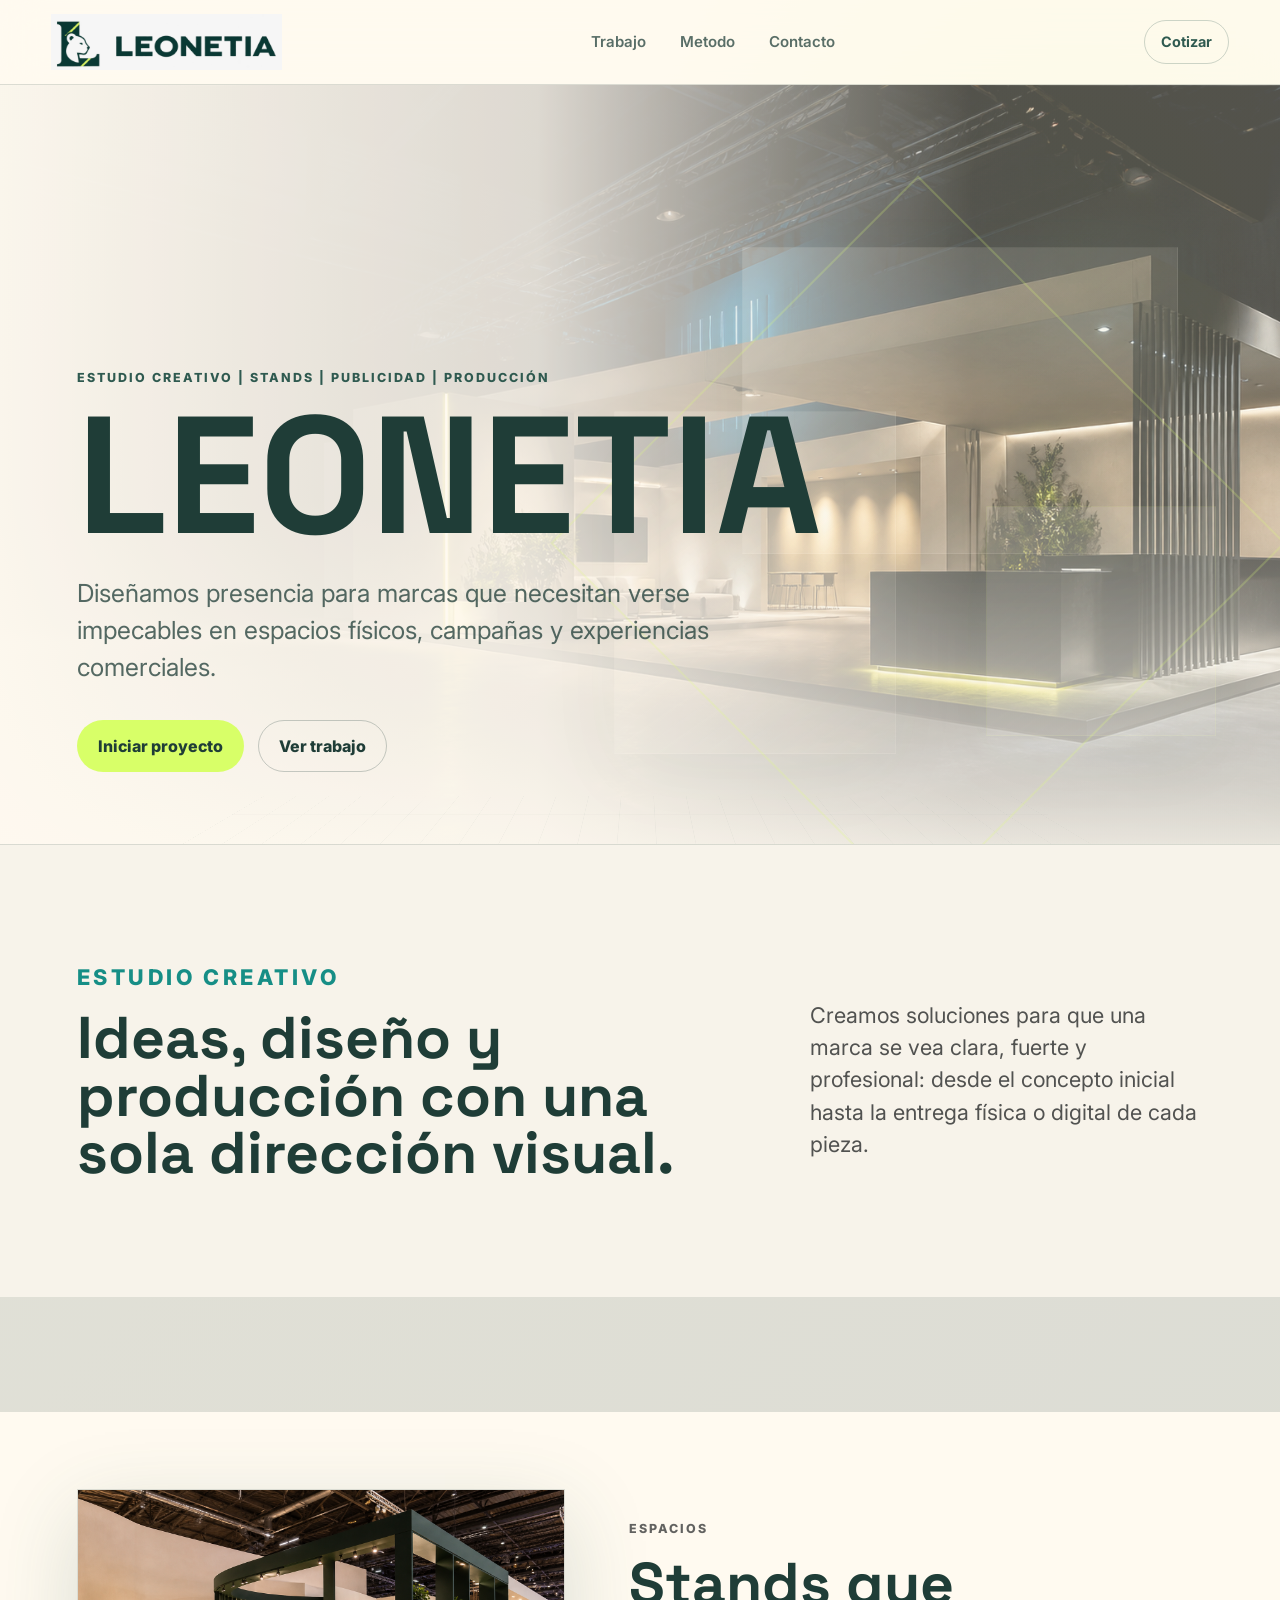
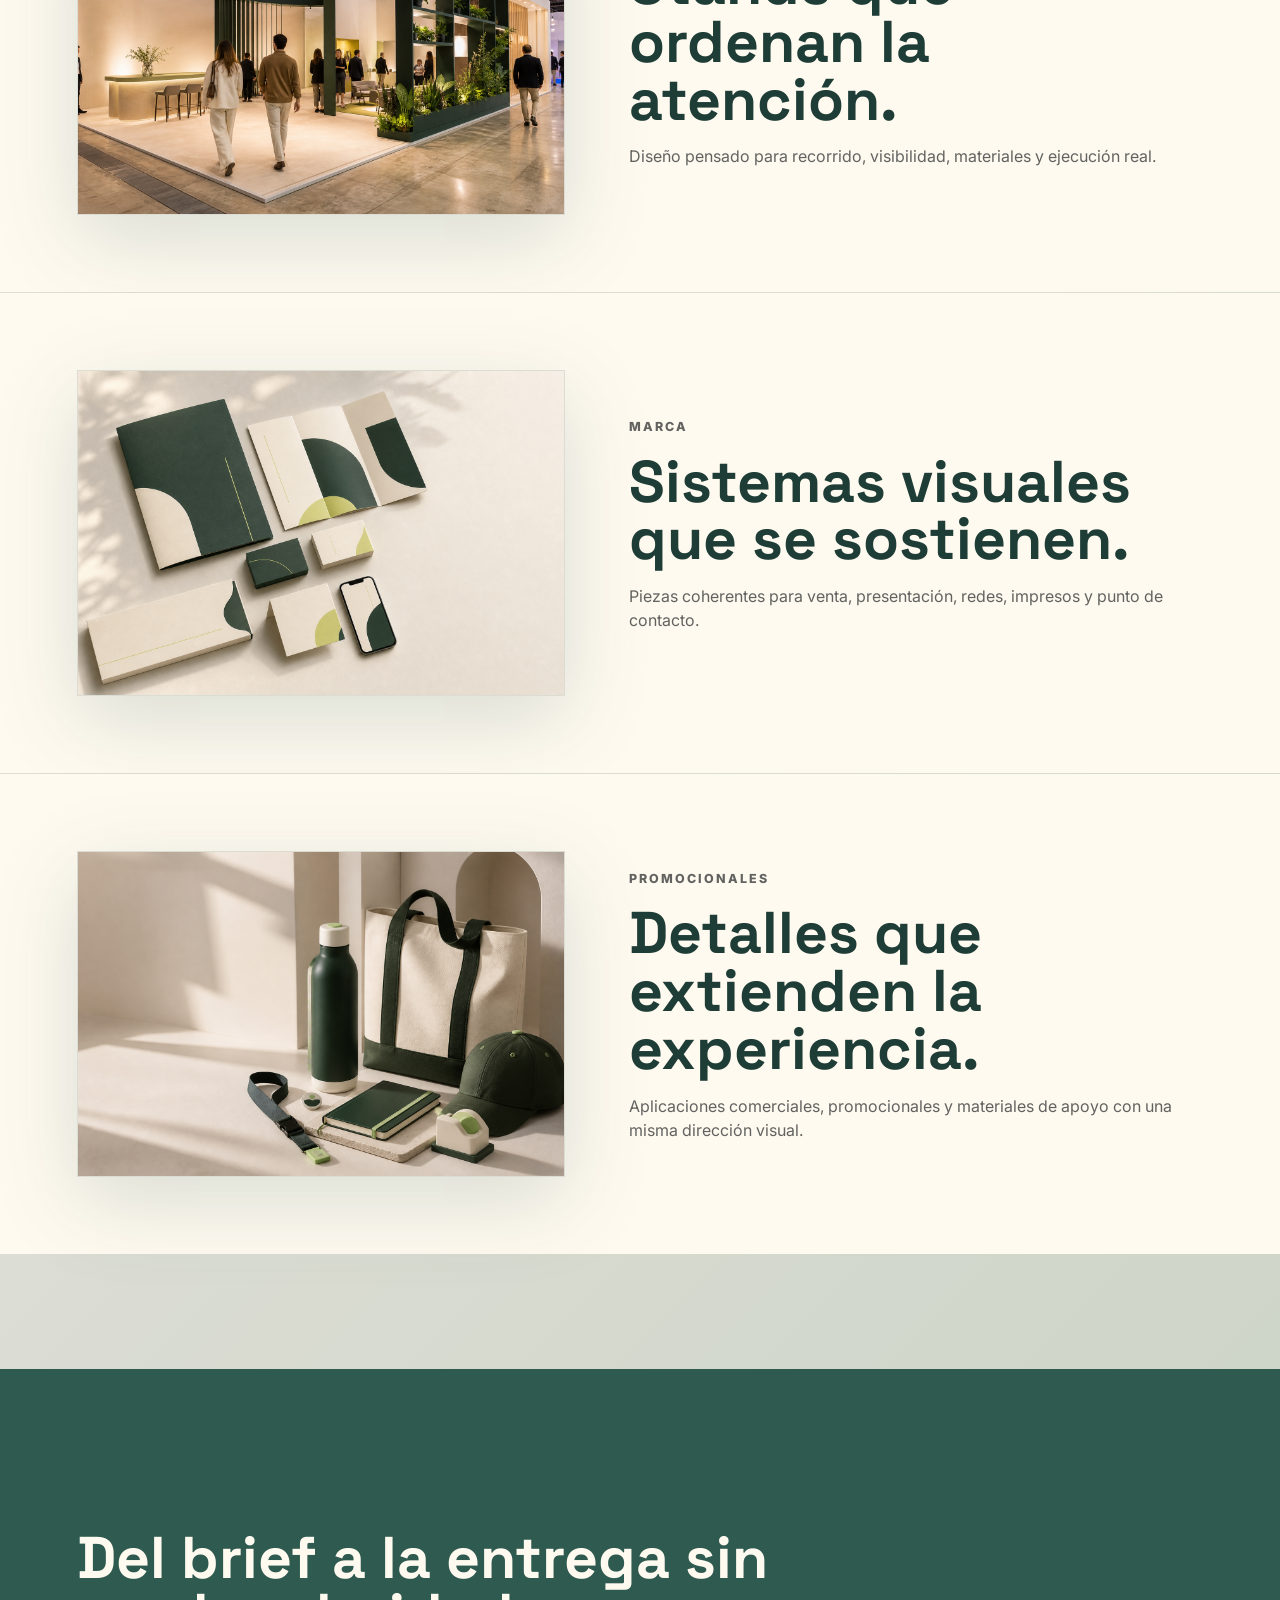
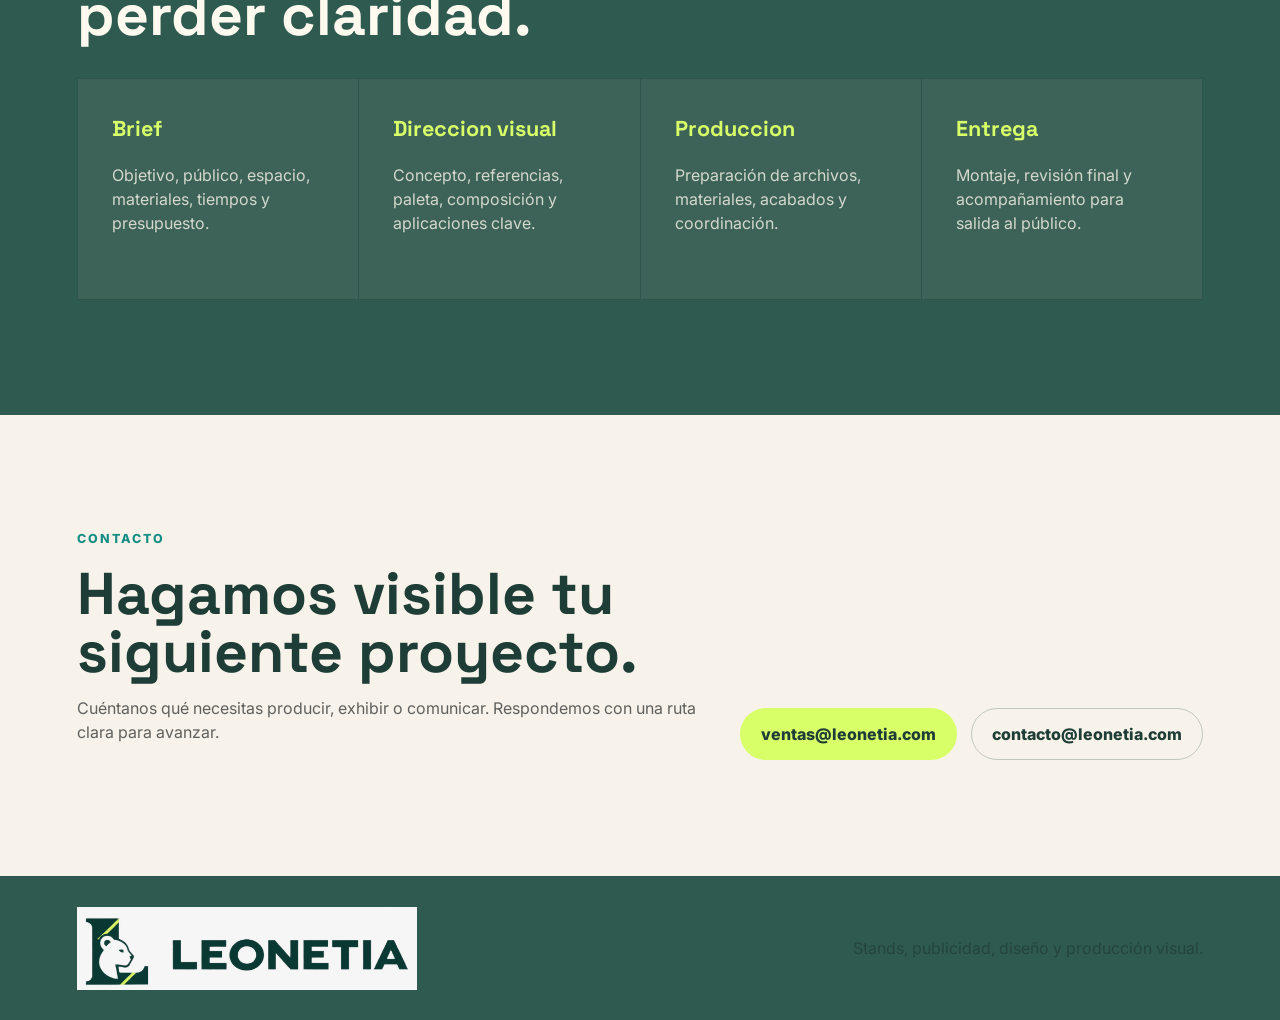
==== commit 464f5982: "Remove services grid section" ====
--- a/index.html
+++ b/index.html
@@ -30,7 +30,7 @@
         <img src="assets/leonetia-logo-approved.png" alt="LEONETIA" />
       </a>
       <nav aria-label="Navegacion principal">
-        <a href="#servicios">Servicios</a>
+        <a href="#trabajo">Trabajo</a>
         <a href="#metodo">Metodo</a>
         <a href="#contacto">Contacto</a>
       </nav>
@@ -55,7 +55,7 @@
           </p>
           <div class="hero-actions">
             <a class="button primary" href="mailto:ventas@leonetia.com">Iniciar proyecto</a>
-            <a class="button ghost" href="#servicios">Ver servicios</a>
+            <a class="button ghost" href="#trabajo">Ver trabajo</a>
           </div>
         </div>
       </section>
@@ -71,36 +71,7 @@
         </p>
       </section>
 
-      <section class="services-section" id="servicios">
-        <div class="section-heading">
-          <p class="section-kicker">Servicios</p>
-          <h2>Presencia completa para marca, venta y exhibición.</h2>
-        </div>
-        <div class="service-grid">
-          <article>
-            <span>01</span>
-            <h3>Stands y exhibición</h3>
-            <p>Concepto, diseño visual y producción para ferias, activaciones, puntos de venta y eventos.</p>
-          </article>
-          <article>
-            <span>02</span>
-            <h3>Publicidad y gran formato</h3>
-            <p>Materiales impresos, señalética, displays, viniles, lonas y piezas para alto impacto visual.</p>
-          </article>
-          <article>
-            <span>03</span>
-            <h3>Diseno de marca</h3>
-            <p>Identidad visual, aplicaciones, adaptaciones comerciales y sistemas gráficos consistentes.</p>
-          </article>
-          <article>
-            <span>04</span>
-            <h3>Producción creativa</h3>
-            <p>Coordinación de materiales, proveedores, acabados, montaje y entregables listos para salir.</p>
-          </article>
-        </div>
-      </section>
-
-      <section class="work-section" aria-label="Lineas de trabajo">
+      <section class="work-section" id="trabajo" aria-label="Lineas de trabajo">
         <div class="work-item">
           <figure class="work-visual">
             <img src="assets/leonetia-stands.png" alt="Stand creativo diseñado por LEONETIA" />
--- a/styles.css
+++ b/styles.css
@@ -254,7 +254,6 @@
 }
 
 .intro-section,
-.services-section,
 .work-section,
 .method-section,
 .contact-section {
@@ -276,51 +275,19 @@
 }
 
 .intro-section .section-kicker,
-.services-section .section-kicker,
 .contact-section .section-kicker {
   color: #168e86;
 }
 
-.services-section {
-  background: #f2eee5;
-  color: var(--ink);
-}
-
 .section-heading {
   display: grid;
   gap: 10px;
   margin-bottom: 34px;
 }
 
-.service-grid {
-  display: grid;
-  grid-template-columns: repeat(4, minmax(0, 1fr));
-  border-top: 1px solid rgba(17, 19, 21, 0.18);
-  border-left: 1px solid rgba(17, 19, 21, 0.18);
-}
-
-.service-grid article {
-  min-height: 270px;
-  padding: clamp(22px, 3vw, 34px);
-  border-right: 1px solid rgba(17, 19, 21, 0.18);
-  border-bottom: 1px solid rgba(17, 19, 21, 0.18);
-}
-
-.service-grid span {
-  display: block;
-  margin-bottom: 56px;
-  color: #168e86;
-  font-weight: 900;
-}
-
-.service-grid p,
 .work-item p,
 .contact-section p {
   color: rgba(17, 19, 21, 0.66);
-}
-
-.service-grid h3 {
-  margin-bottom: 14px;
 }
 
 .work-section {
@@ -434,7 +401,6 @@
     grid-template-columns: 1fr;
   }
 
-  .service-grid,
   .method-list {
     grid-template-columns: repeat(2, minmax(0, 1fr));
   }
@@ -471,18 +437,12 @@
     font-size: clamp(3.8rem, 20vw, 5.6rem);
   }
 
-  .service-grid,
   .method-list {
     grid-template-columns: 1fr;
   }
 
-  .service-grid article,
   .method-list li {
     min-height: 0;
-  }
-
-  .service-grid span {
-    margin-bottom: 26px;
   }
 
   .work-visual {
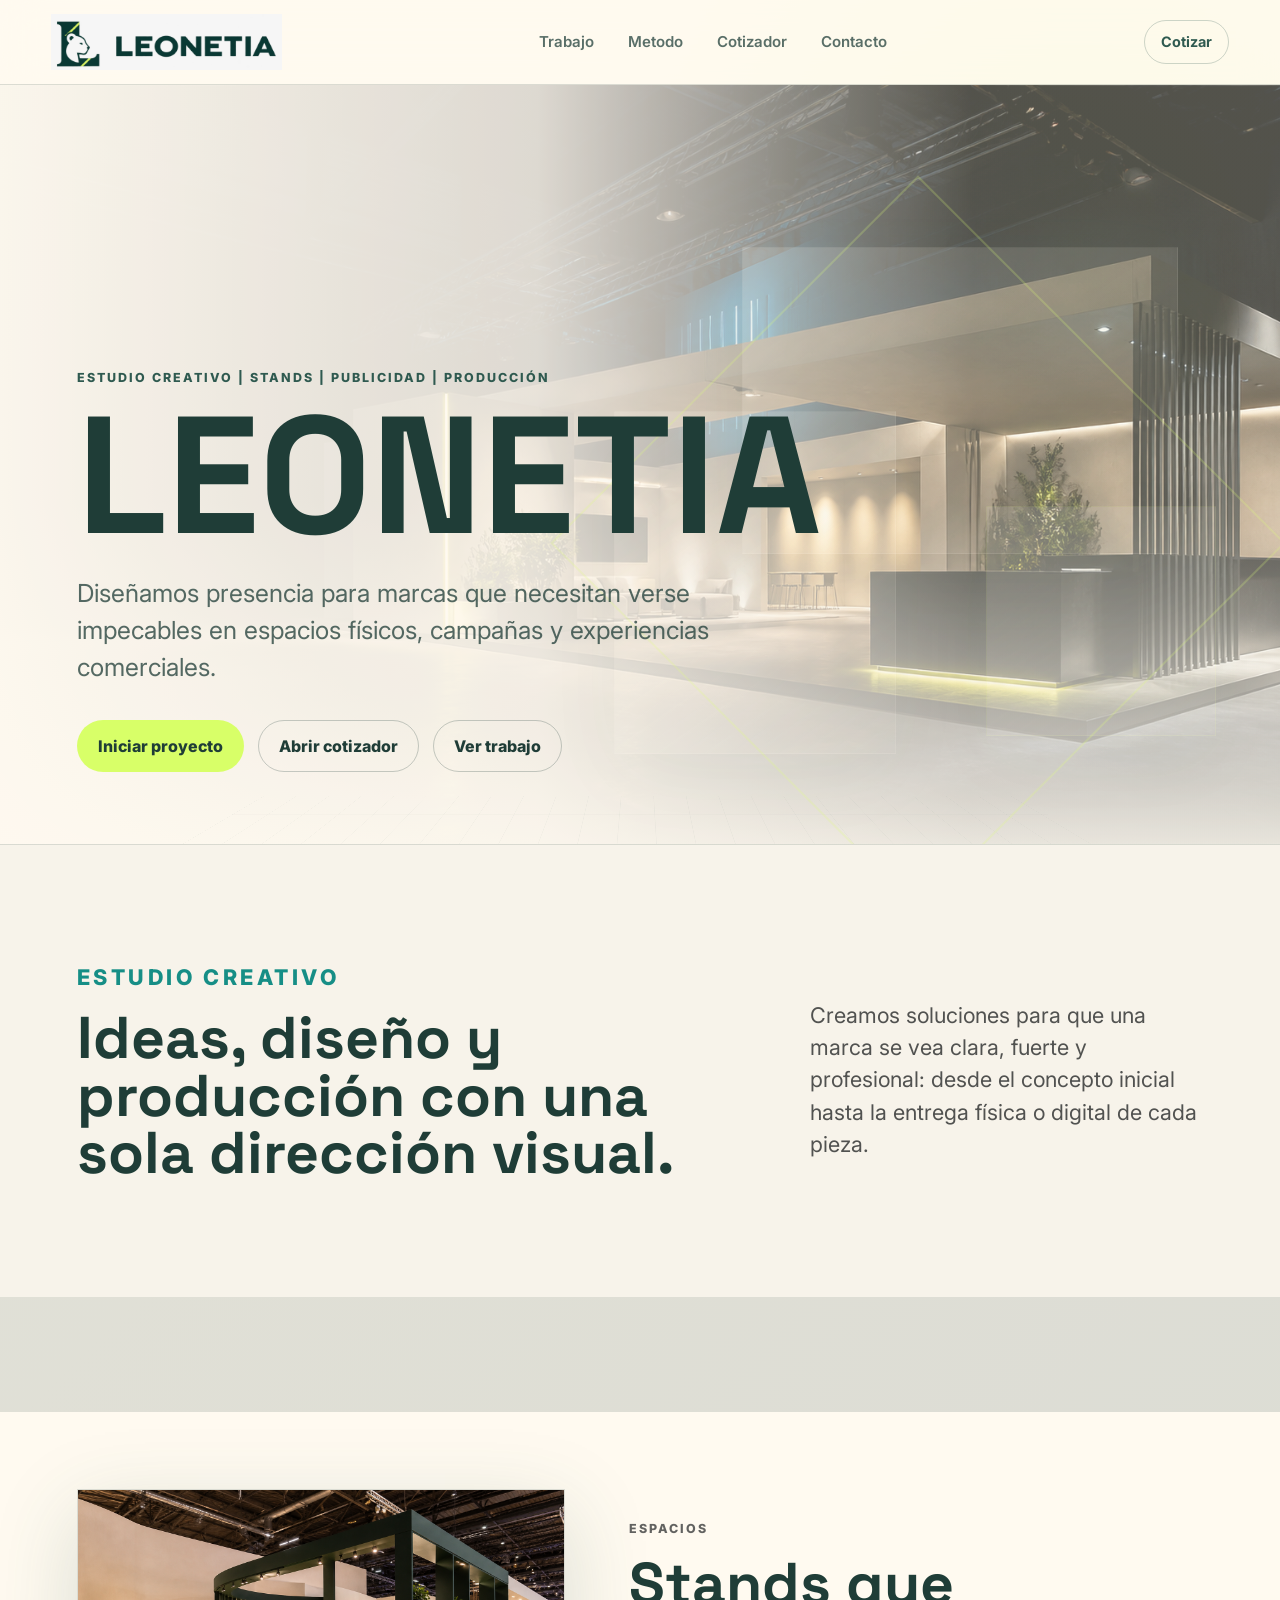
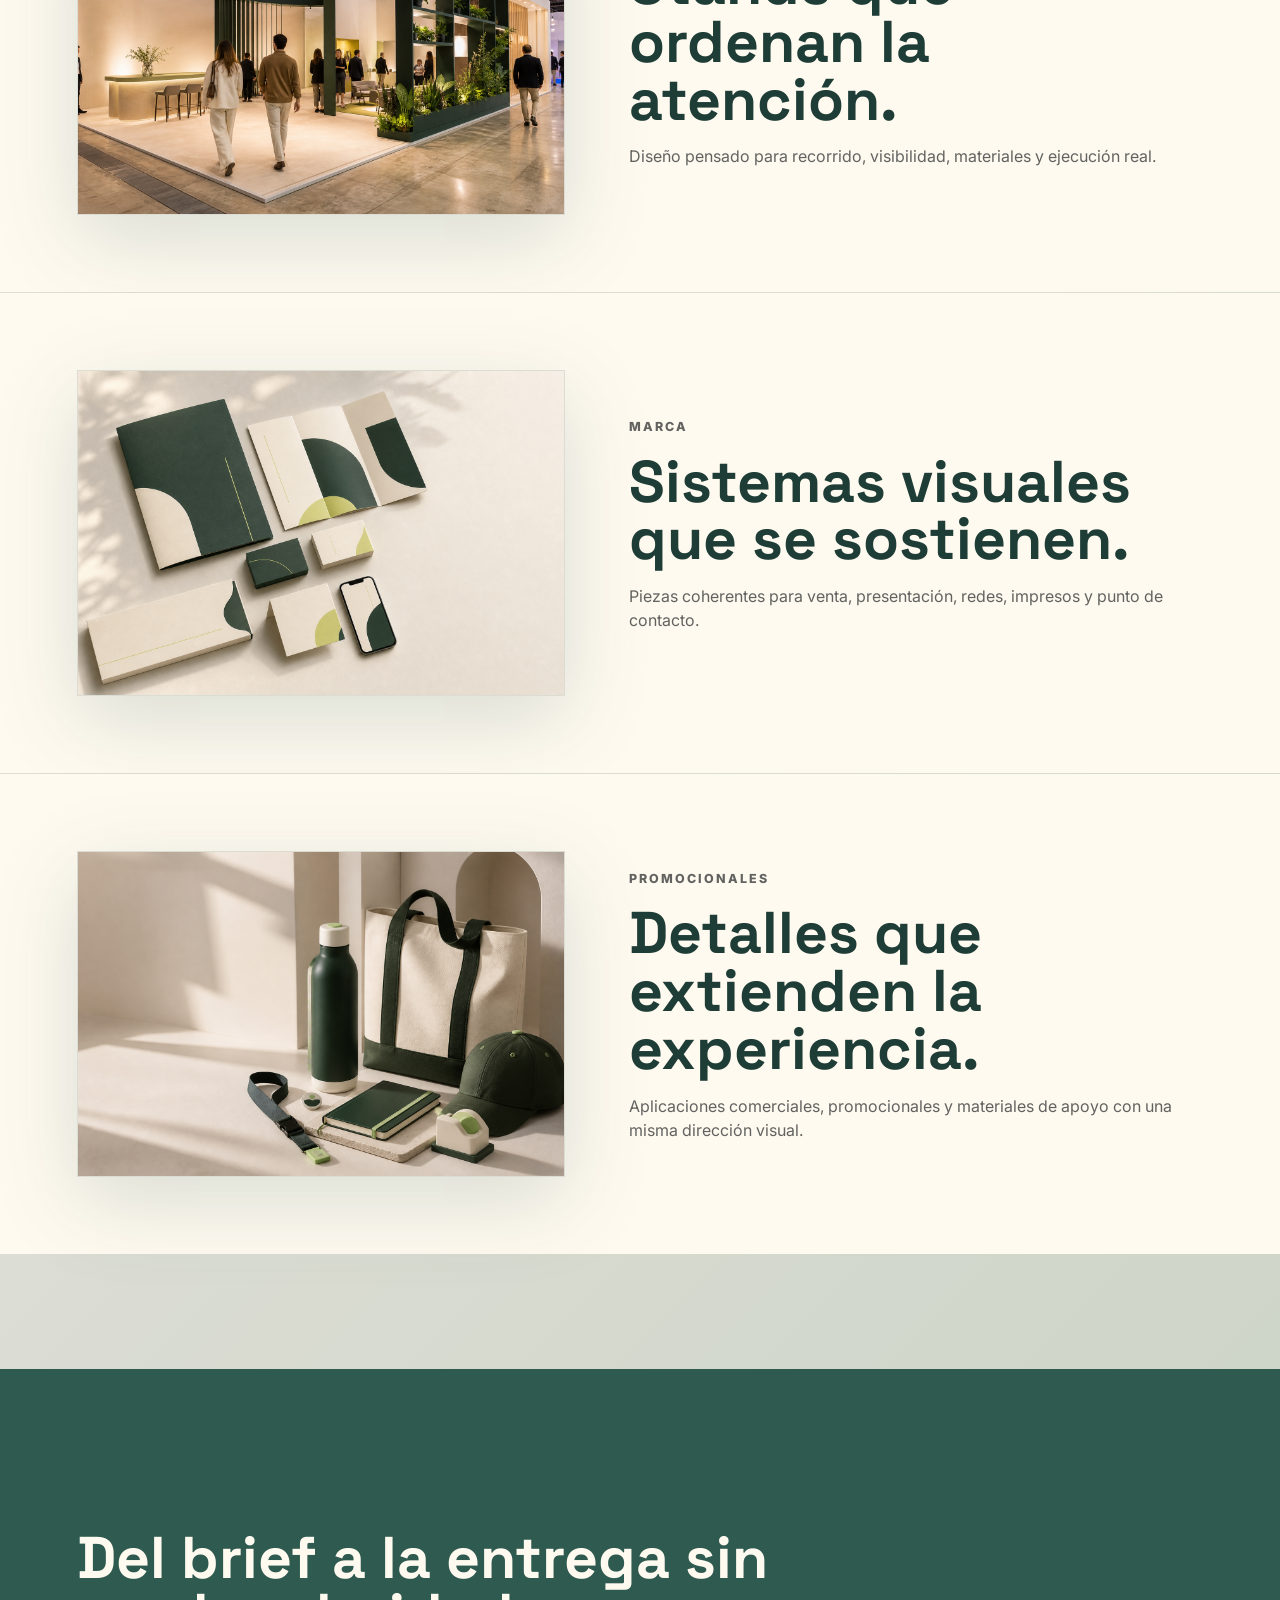
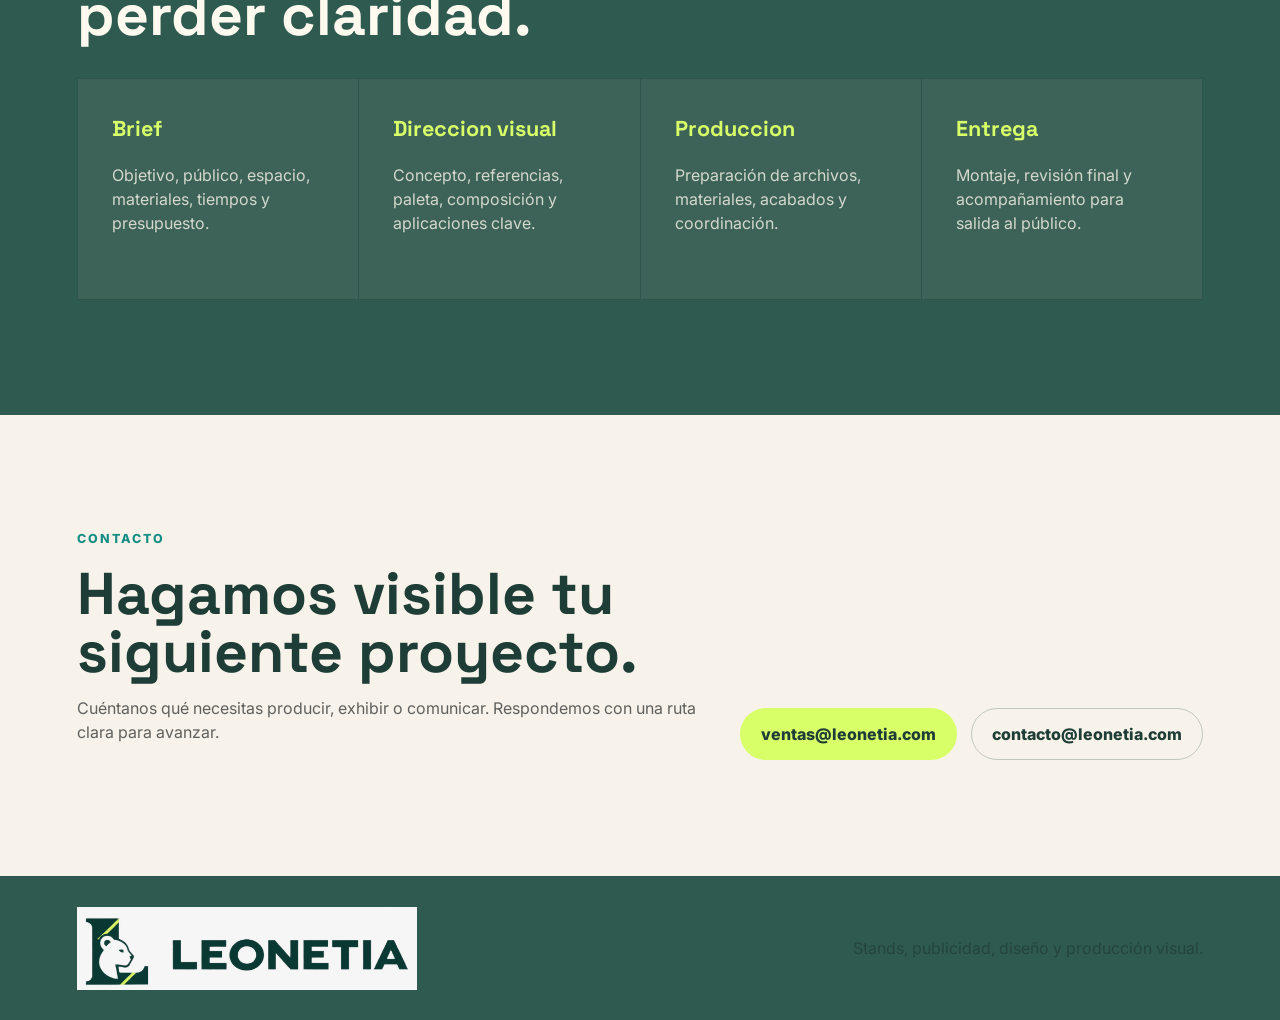
==== commit 96bd012c: "Add editable quote builder" ====
--- a/index.html
+++ b/index.html
@@ -32,9 +32,10 @@
       <nav aria-label="Navegacion principal">
         <a href="#trabajo">Trabajo</a>
         <a href="#metodo">Metodo</a>
+        <a href="cotizador.html">Cotizador</a>
         <a href="#contacto">Contacto</a>
       </nav>
-      <a class="header-action" href="mailto:ventas@leonetia.com">Cotizar</a>
+      <a class="header-action" href="cotizador.html">Cotizar</a>
     </header>
 
     <main id="inicio">
@@ -55,6 +56,7 @@
           </p>
           <div class="hero-actions">
             <a class="button primary" href="mailto:ventas@leonetia.com">Iniciar proyecto</a>
+            <a class="button ghost" href="cotizador.html">Abrir cotizador</a>
             <a class="button ghost" href="#trabajo">Ver trabajo</a>
           </div>
         </div>
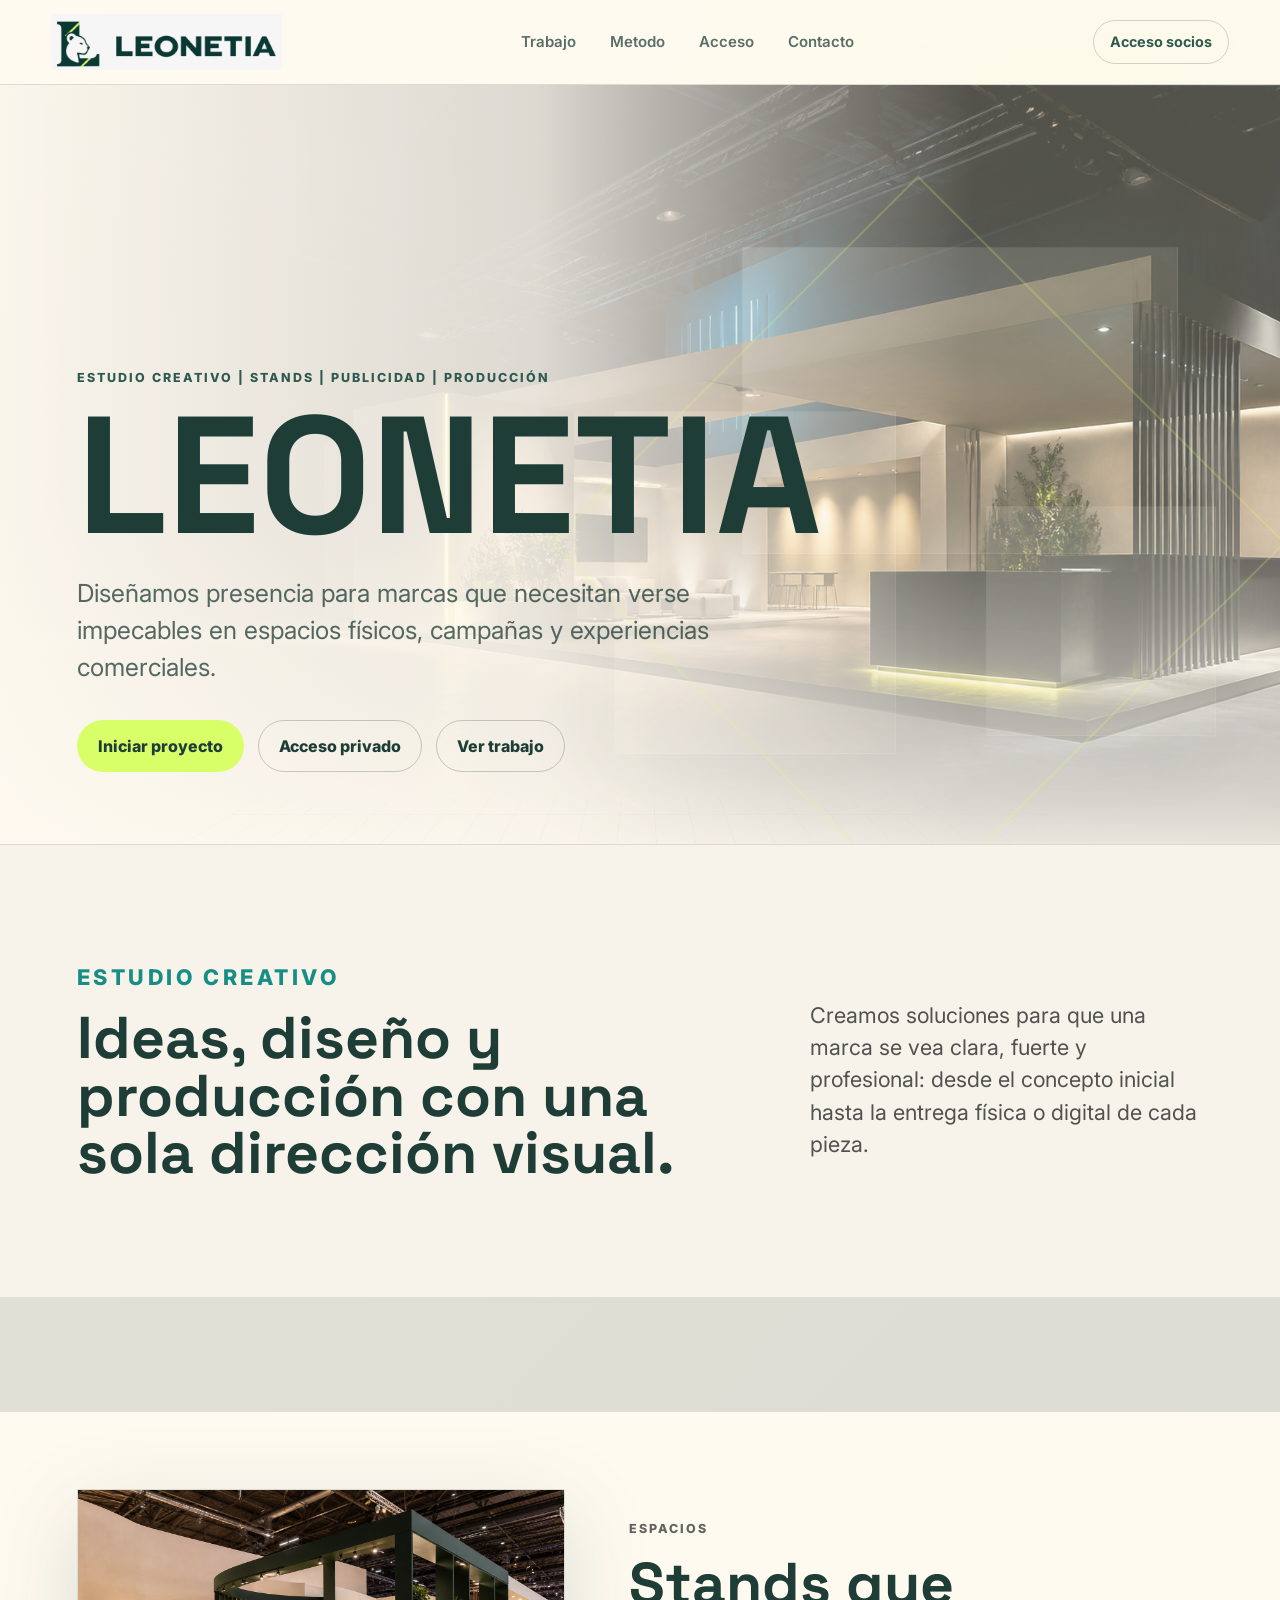
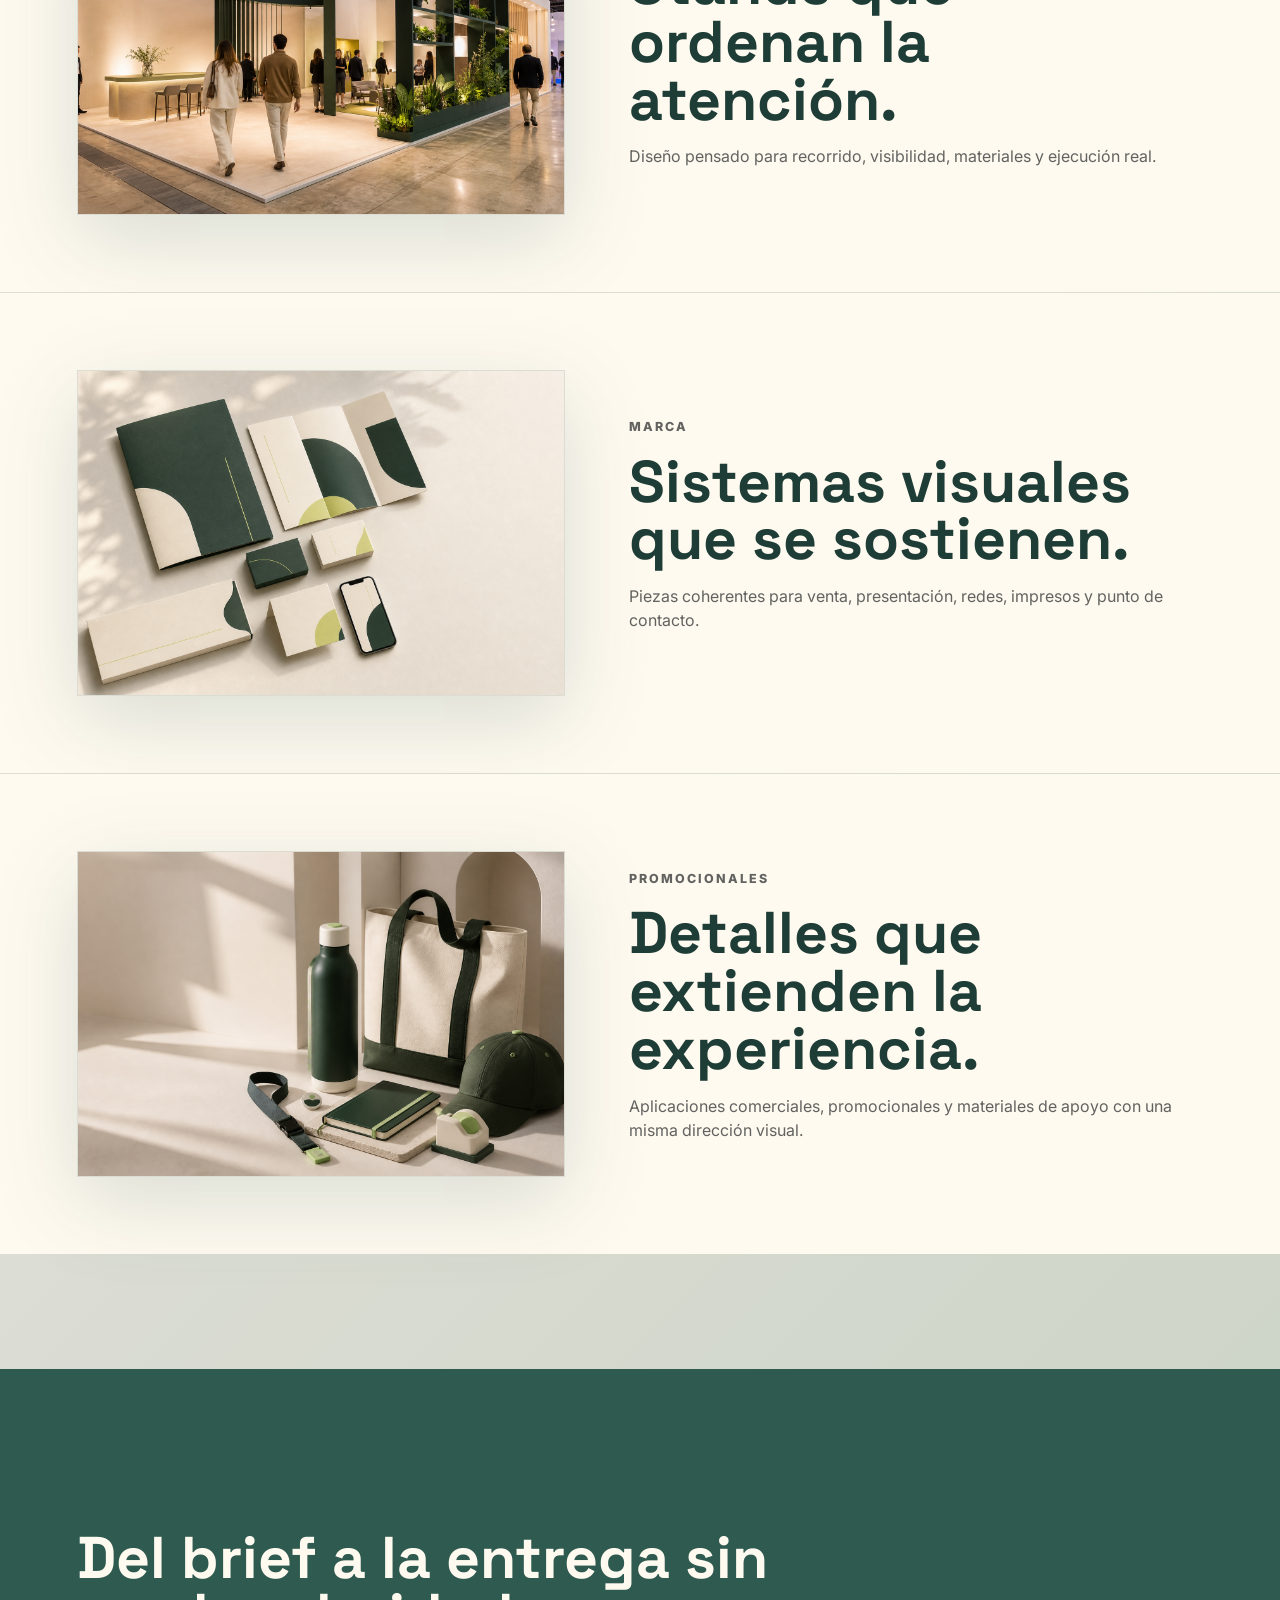
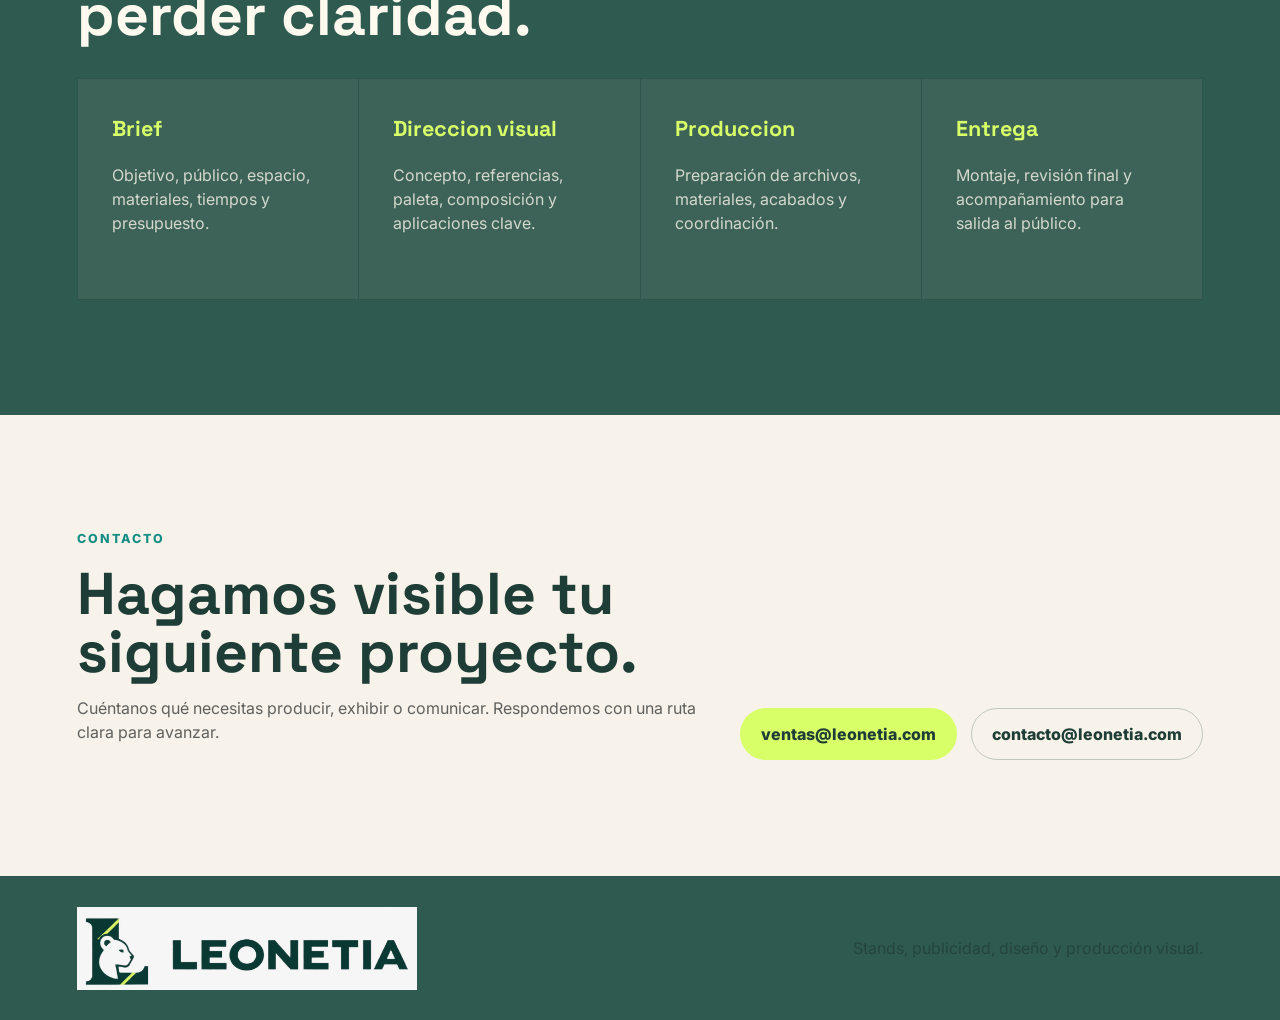
==== commit 7500776a: "Add private access and print refinements" ====
--- a/index.html
+++ b/index.html
@@ -32,10 +32,10 @@
       <nav aria-label="Navegacion principal">
         <a href="#trabajo">Trabajo</a>
         <a href="#metodo">Metodo</a>
-        <a href="cotizador.html">Cotizador</a>
+        <a href="cotizador.html">Acceso</a>
         <a href="#contacto">Contacto</a>
       </nav>
-      <a class="header-action" href="cotizador.html">Cotizar</a>
+      <a class="header-action" href="cotizador.html">Acceso socios</a>
     </header>
 
     <main id="inicio">
@@ -56,7 +56,7 @@
           </p>
           <div class="hero-actions">
             <a class="button primary" href="mailto:ventas@leonetia.com">Iniciar proyecto</a>
-            <a class="button ghost" href="cotizador.html">Abrir cotizador</a>
+            <a class="button ghost" href="cotizador.html">Acceso privado</a>
             <a class="button ghost" href="#trabajo">Ver trabajo</a>
           </div>
         </div>
